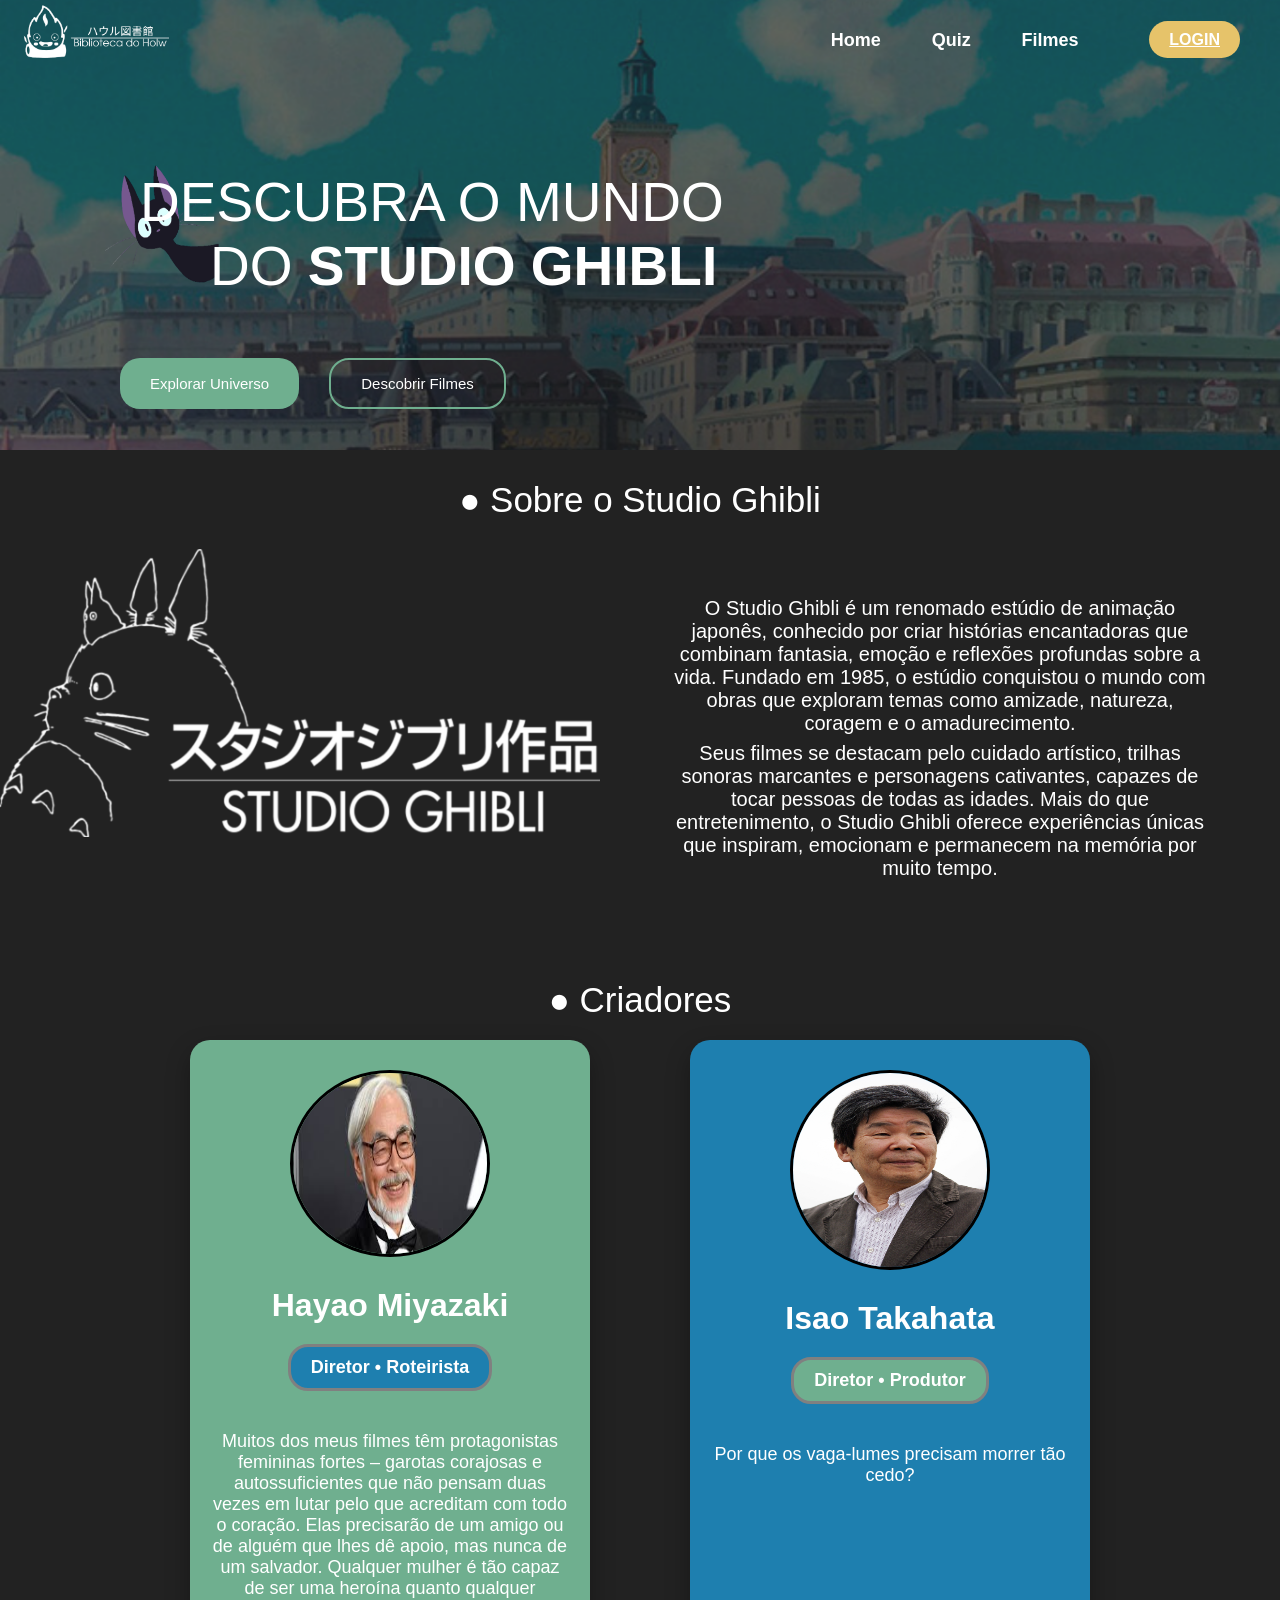
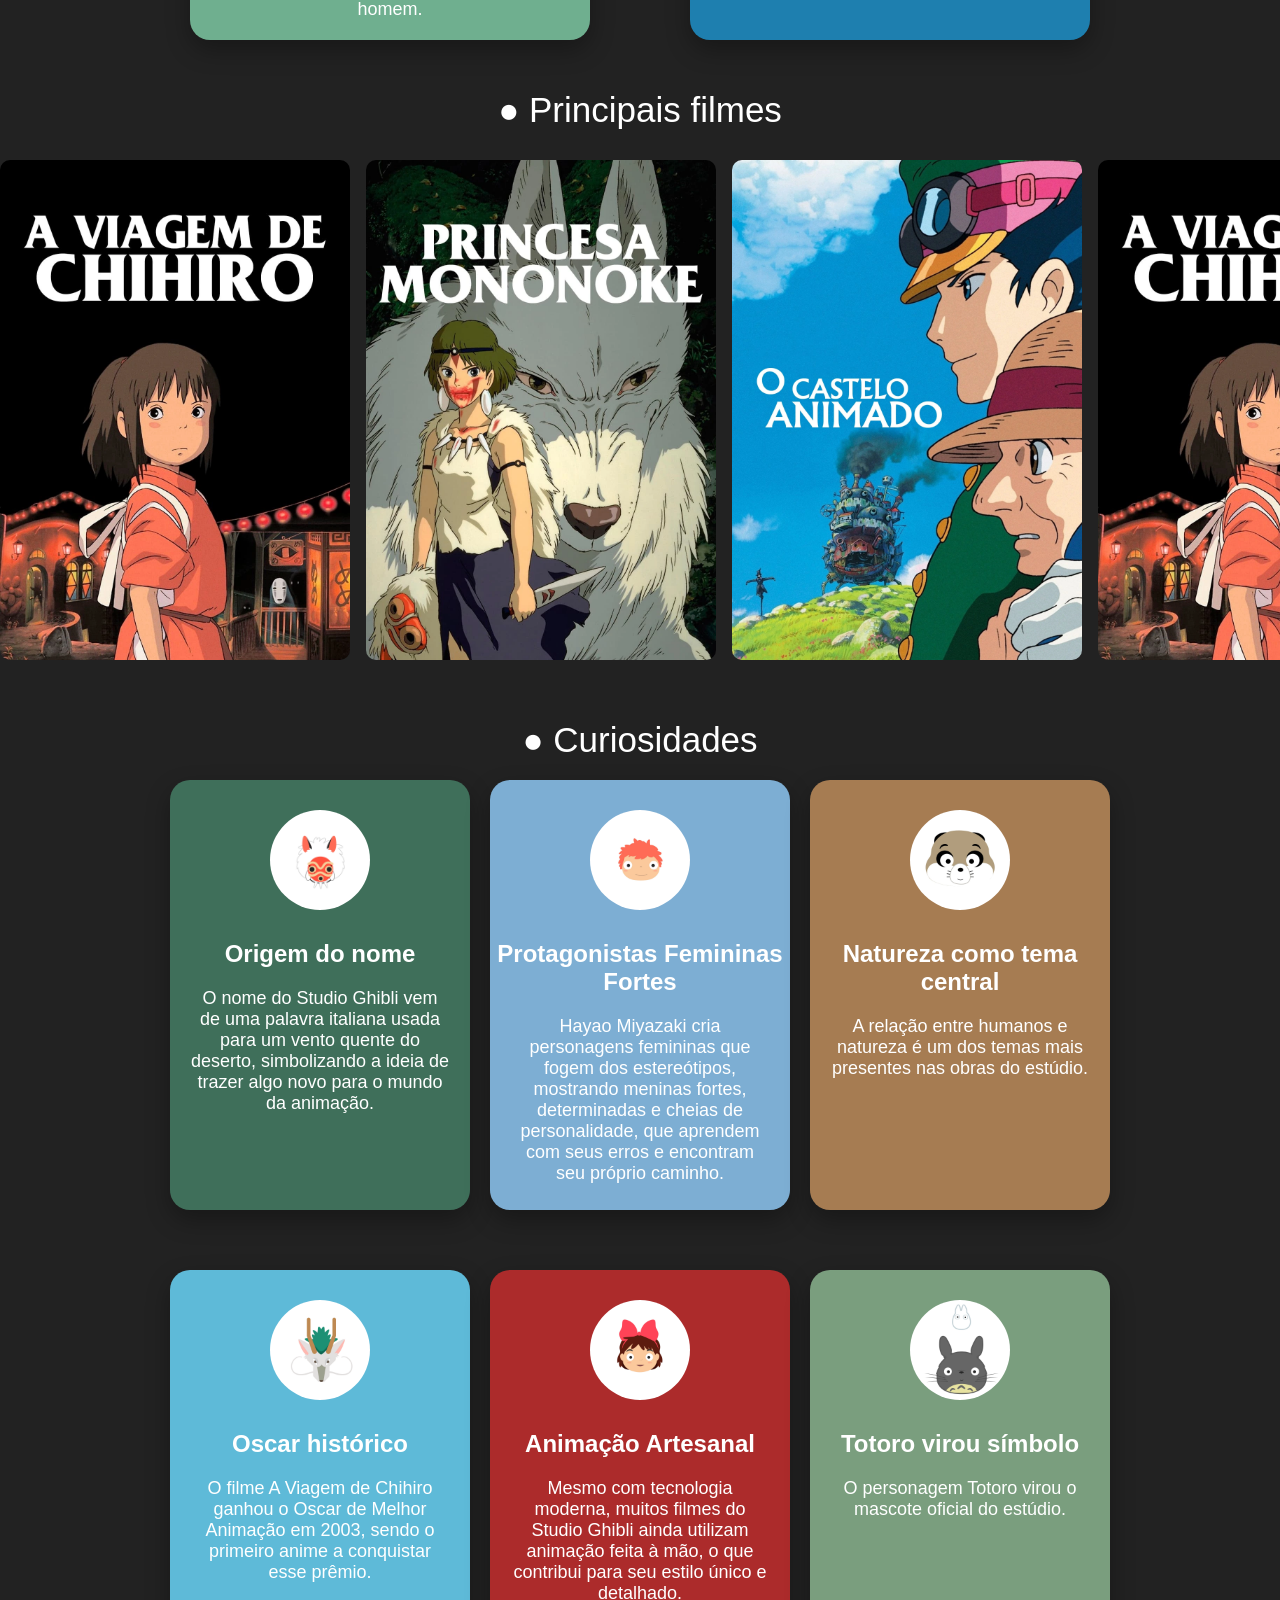
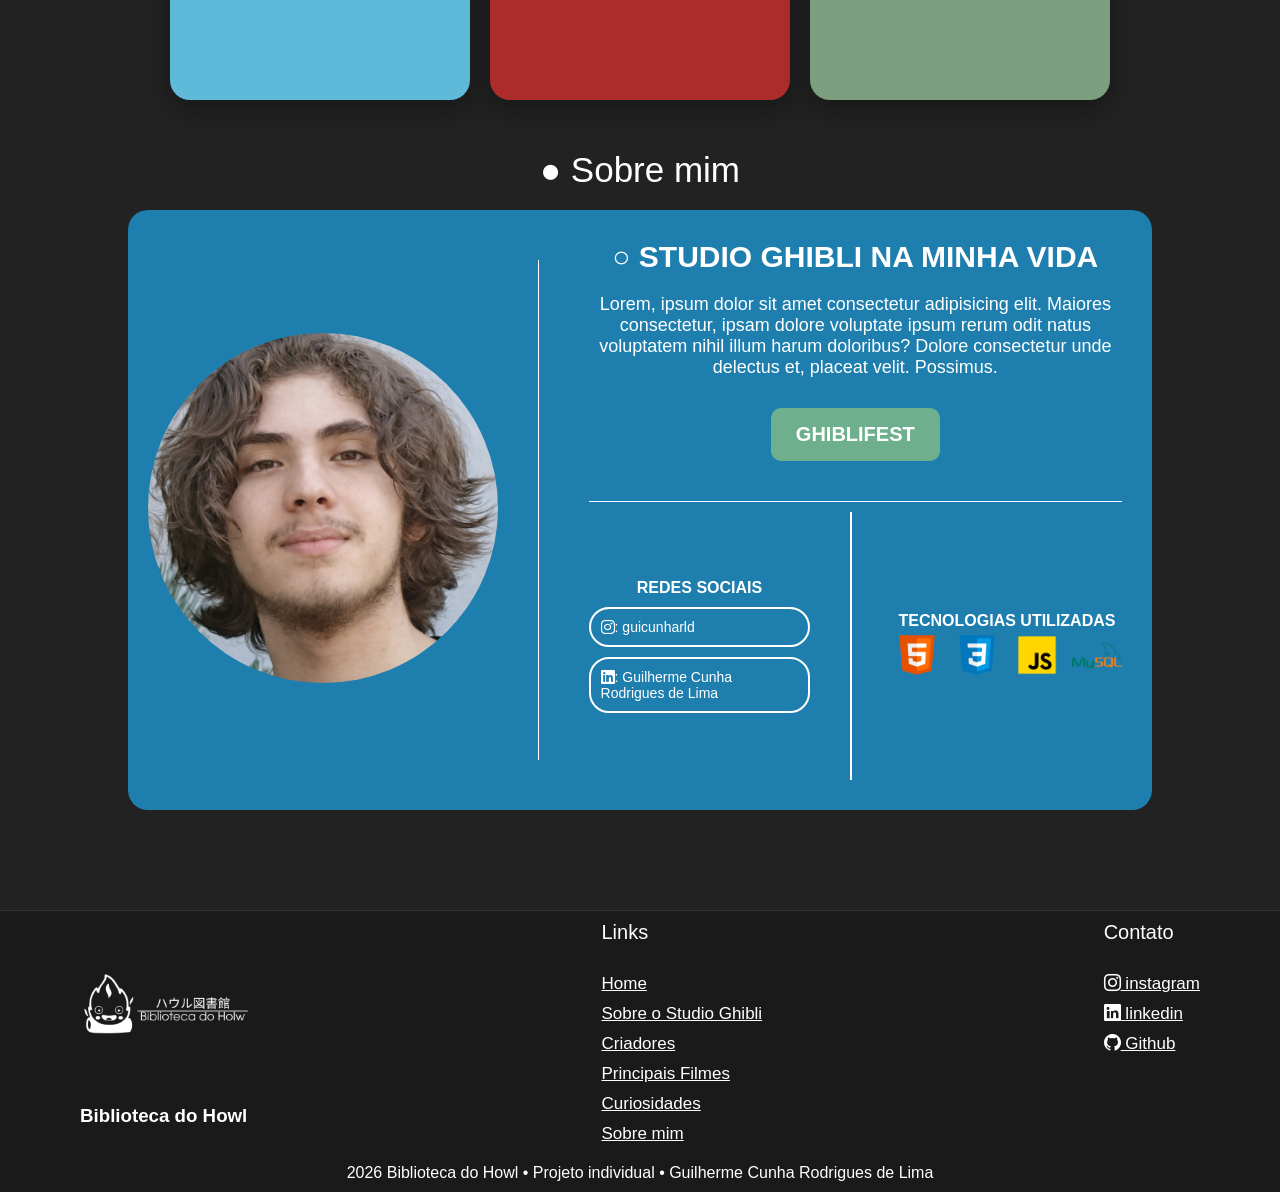
==== public/index.html @ 05cdbe5b "Adicionando a API Web-data-viz" ====
<!DOCTYPE html>
<html lang="pt-br">
    <head>
        <meta charset="UTF-8" />
        <meta name="viewport" content="width=device-width, initial-scale=1.0" />
        <link rel="stylesheet" href="./css/home.css" />
        <link rel="stylesheet" href="./css/nav.css" />
        <link
            rel="stylesheet"
            href="https://cdn.jsdelivr.net/npm/bootstrap-icons@1.13.1/font/bootstrap-icons.min.css"
        />
        <title>Biblioteca do Howl</title>
    </head>
    <body>
        <div class="div_container">
            <div class="div_carrousel">
                <div
                    class="div_card"
                    style="background-image: url(./assets/fundo.png)"
                ></div>

                <div class="div_navbar">
                    <div class="div_logo">
                        <img
                            src="./assets/LogoB.png"
                            alt="logo Biblioteca do Howl"
                            class="logoImg"
                        />
                    </div>

                    <nav class="navbar">
                        <div class="btn_links">
                            <a class="link ativo">Home</a>
                            <a class="link">Quiz</a>
                            <a class="link">Filmes</a>
                        </div>

                        <div class="btn_login">
                            <a class="link login" href="login.html">LOGIN</a>
                        </div>
                    </nav>
                </div>

                <div class="txt_p">
                    <p>DESCUBRA O MUNDO</p>
                    <img src="./assets/JIJI.png" alt="" class="img_jiji" />
                    <p class="txt_p2">DO <b>STUDIO GHIBLI</b></p>
                </div>

                <div class="div_btns">
                    <button class="btn_explorar">Explorar Universo</button>
                    <button class="btn_filmes"><p>Descobrir Filmes</p></button>
                </div>
            </div>

            <div class="main">
                <div class="titulo">
                    <span>● Sobre o Studio Ghibli</span>
                </div>

                <div class="div_sobreStudio">
                    <div>
                        <img
                            src="./assets/ghibli.png"
                            alt=""
                            class="img_sobreStudio"
                        />
                    </div>

                    <div class="div_textoSobreStudio">
                        <p class="p_sobreStudio">
                            O Studio Ghibli é um renomado estúdio de animação
                            japonês, conhecido por criar histórias encantadoras
                            que combinam fantasia, emoção e reflexões profundas
                            sobre a vida. Fundado em 1985, o estúdio conquistou
                            o mundo com obras que exploram temas como amizade,
                            natureza, coragem e o amadurecimento.
                        </p>
                        <p class="p_sobreStudio">
                            Seus filmes se destacam pelo cuidado artístico,
                            trilhas sonoras marcantes e personagens cativantes,
                            capazes de tocar pessoas de todas as idades. Mais do
                            que entretenimento, o Studio Ghibli oferece
                            experiências únicas que inspiram, emocionam e
                            permanecem na memória por muito tempo.
                        </p>
                    </div>
                </div>

                <div class="titulo">
                    <span>● Criadores</span>
                </div>

                <div class="div_containerCriadores">
                    <div class="div_criadores">
                        <div class="div_cardCriadores miyazaki">
                            <img src="./assets/miyazaki.jpg" alt="" />
                            <h1>Hayao Miyazaki</h1>
                            <span>Diretor • Roteirista</span>
                            <p>
                                Muitos dos meus filmes têm protagonistas
                                femininas fortes – garotas corajosas e
                                autossuficientes que não pensam duas vezes em
                                lutar pelo que acreditam com todo o coração.
                                Elas precisarão de um amigo ou de alguém que
                                lhes dê apoio, mas nunca de um salvador.
                                Qualquer mulher é tão capaz de ser uma heroína
                                quanto qualquer homem.
                            </p>
                        </div>

                        <div class="div_cardCriadores Takahata">
                            <img src="./assets/takahata.jpg" alt="" />
                            <h1>Isao Takahata</h1>
                            <span>Diretor • Produtor</span>
                            <p>
                                ⁠Por que os vaga-lumes precisam morrer tão cedo?
                            </p>
                        </div>
                    </div>
                </div>

                <div class="titulo">
                    <span>● Principais filmes</span>
                </div>

                <div class="div_carrouselImg">
                    <div class="div_cardsFilmes">
                        <div
                            class="div_cardFilme"
                            style="
                                background-image: url(./assets/Viagem_de_Chihiro_capa.webp);
                            "
                        >
                            <button>DESCUBRA MAIS SOBRE</button>
                        </div>

                        <div
                            class="div_cardFilme"
                            style="
                                background-image: url(./assets/Princesa_Mononoke.webp);
                            "
                        >
                            <button>DESCUBRA MAIS SOBRE</button>
                        </div>

                        <div
                            class="div_cardFilme"
                            style="
                                background-image: url(./assets/CasteloAnimado.webp);
                            "
                        >
                            <button>DESCUBRA MAIS SOBRE</button>
                        </div>

                        <div
                            class="div_cardFilme"
                            style="
                                background-image: url(./assets/Viagem_de_Chihiro_capa.webp);
                            "
                        >
                            <button>DESCUBRA MAIS SOBRE</button>
                        </div>

                        <div
                            class="div_cardFilme"
                            style="
                                background-image: url(./assets/Princesa_Mononoke.webp);
                            "
                        >
                            <button>DESCUBRA MAIS SOBRE</button>
                        </div>

                        <div
                            class="div_cardFilme"
                            style="
                                background-image: url(./assets/CasteloAnimado.webp);
                            "
                        >
                            <button>DESCUBRA MAIS SOBRE</button>
                        </div>
                    </div>

                    <div aria-hidden class="div_cardsFilmes">
                        <div
                            class="div_cardFilme"
                            style="
                                background-image: url(./assets/Viagem_de_Chihiro_capa.webp);
                            "
                        >
                            <button>DESCUBRA MAIS SOBRE</button>
                        </div>

                        <div
                            class="div_cardFilme"
                            style="
                                background-image: url(./assets/Princesa_Mononoke.webp);
                            "
                        >
                            <button>DESCUBRA MAIS SOBRE</button>
                        </div>

                        <div
                            class="div_cardFilme"
                            style="
                                background-image: url(./assets/CasteloAnimado.webp);
                            "
                        >
                            <button>DESCUBRA MAIS SOBRE</button>
                        </div>

                        <div
                            class="div_cardFilme"
                            style="
                                background-image: url(./assets/Viagem_de_Chihiro_capa.webp);
                            "
                        >
                            <button>DESCUBRA MAIS SOBRE</button>
                        </div>

                        <div
                            class="div_cardFilme"
                            style="
                                background-image: url(./assets/Princesa_Mononoke.webp);
                            "
                        >
                            <button>DESCUBRA MAIS SOBRE</button>
                        </div>

                        <div
                            class="div_cardFilme"
                            style="
                                background-image: url(./assets/CasteloAnimado.webp);
                            "
                        >
                            <button>DESCUBRA MAIS SOBRE</button>
                        </div>
                    </div>
                </div>

                <div class="titulo">
                    <span>● Curiosidades</span>
                </div>

                <div class="div_containerCuriosidade">
                    <div class="div_Curiosidade">
                        <div class="div_cardCuriosidade mononokeIcon">
                            <img src="./assets/mononokeIcon.jpg" alt="" />
                            <h2>Origem do nome</h2>

                            <p>
                                O nome do Studio Ghibli vem de uma palavra
                                italiana usada para um vento quente do deserto,
                                simbolizando a ideia de trazer algo novo para o
                                mundo da animação.
                            </p>
                        </div>

                        <div class="div_cardCuriosidade PonyoIcon">
                            <img src="./assets/PonyoIcon.webp" alt="" />
                            <h2>Protagonistas Femininas Fortes</h2>

                            <p>
                                Hayao Miyazaki cria personagens femininas que
                                fogem dos estereótipos, mostrando meninas
                                fortes, determinadas e cheias de personalidade,
                                que aprendem com seus erros e encontram seu
                                próprio caminho.
                            </p>
                        </div>

                        <div class="div_cardCuriosidade pomPoko">
                            <img src="./assets/pomPoko.webp" alt="" />
                            <h2>Natureza como tema central</h2>

                            <p>
                                A relação entre humanos e natureza é um dos
                                temas mais presentes nas obras do estúdio.
                            </p>
                        </div>

                        <div class="div_cardCuriosidade HakuIcon">
                            <img src="./assets/HakuIcon.webp" alt="" />
                            <h2>Oscar histórico</h2>

                            <p>
                                O filme A Viagem de Chihiro ganhou o Oscar de
                                Melhor Animação em 2003, sendo o primeiro anime
                                a conquistar esse prêmio.
                            </p>
                        </div>

                        <div class="div_cardCuriosidade KikiIcon">
                            <img src="./assets/KikiIcon.webp" alt="" />
                            <h2>Animação Artesanal</h2>
                            <p>
                                Mesmo com tecnologia moderna, muitos filmes do
                                Studio Ghibli ainda utilizam animação feita à
                                mão, o que contribui para seu estilo único e
                                detalhado.
                            </p>
                        </div>

                        <div class="div_cardCuriosidade totoroIcon">
                            <img src="./assets/totoro.webp" alt="" />
                            <h2>Totoro virou símbolo</h2>

                            <p>
                                O personagem Totoro virou o mascote oficial do
                                estúdio.
                            </p>
                        </div>
                    </div>
                </div>

                <div class="titulo">
                    <span>● Sobre mim</span>
                </div>

                <div class="div_contSobreMim">
                    <div class="div_sobreMim">
                        <div class="div_imgSobreMim">
                            <img src="./assets/fotoSobre.jpeg" alt="" />
                        </div>

                        <div class="linha"></div>

                        <div class="div_conteudoSobreMim">
                            <h2 class="span_sobreMim">
                                ○ STUDIO GHIBLI NA MINHA VIDA
                            </h2>
                            <p class="p_sobreMim">
                                Lorem, ipsum dolor sit amet consectetur
                                adipisicing elit. Maiores consectetur, ipsam
                                dolore voluptate ipsum rerum odit natus
                                voluptatem nihil illum harum doloribus? Dolore
                                consectetur unde delectus et, placeat velit.
                                Possimus.
                            </p>

                            <button class="btn_ghibliFest">GHIBLIFEST</button>

                            <div class="linhaH"></div>

                            <div class="div_conteudoBaixoSobre">
                                <div class="div_redeSocial">
                                    <h4>REDES SOCIAIS</h4>
                                    <div class="div_caixaRedeSocial">
                                        <i class="bi bi-instagram"></i>:
                                        guicunharld
                                    </div>
                                    <div class="div_caixaRedeSocial">
                                        <i class="bi bi-linkedin"></i>:
                                        Guilherme Cunha Rodrigues de Lima
                                    </div>
                                </div>

                                <div class="linhaP"></div>

                                <div class="div_tecnologias">
                                    <h4>TECNOLOGIAS UTILIZADAS</h4>

                                    <div class="div_tecnologiasImg">
                                        <img
                                            src="./assets/html.png"
                                            alt=""
                                            class="img_tecnologias"
                                        />
                                        <img
                                            src="./assets/Css.png"
                                            alt=""
                                            class="img_tecnologias"
                                        />
                                        <img
                                            src="./assets/Js.png"
                                            alt=""
                                            class="img_tecnologias"
                                        />
                                        <img
                                            src="./assets/Mysql.png"
                                            alt=""
                                            class="img_tecnologias"
                                        />
                                    </div>
                                </div>
                            </div>
                        </div>
                    </div>
                </div>

                <div class="div_containerFooter">
                    <div class="div_footer">
                        <div class="div_conteudoCimaFooter">
                            <div class="div_logoFooter">
                                <img src="./assets/LogoB.png" alt="" />
                                <h3>Biblioteca do Howl</h3>
                            </div>

                            <div class="div_linksFooter">
                                <p>Links</p>
                                <a href="">Home</a>
                                <a href="">Sobre o Studio Ghibli</a>
                                <a href="">Criadores</a>
                                <a href="">Principais Filmes</a>
                                <a href="">Curiosidades</a>
                                <a href="">Sobre mim</a>
                            </div>

                            <div class="div_contatoFooter">
                                <p>Contato</p>
                                <a href="">
                                    <i class="bi bi-instagram"></i> instagram</a
                                >
                                <a href=""
                                    ><i class="bi bi-linkedin"> </i> linkedin</a
                                >
                                <a href="">
                                    <i class="bi bi-github"></i> Github</a
                                >
                            </div>
                        </div>
                       
                        <div class="div_conteudoBaixoFooter">
                            <p>2026 Biblioteca do Howl • Projeto individual • Guilherme Cunha Rodrigues de Lima</p>
                        </div>
                    </div>
                </div>
            </div>
        </div>
    </body>
</html>
---- public/css/home.css ----
/* ----------- RESETS BASICOS -----------  */
* {
    margin: 0;
    padding: 0;
    box-sizing: border-box;
    font-family: "ITC Avant Garde Gothic", sans-serif;
}

body {
    background-color: #222222;
}

.div_contaniner {
    display: flex;
    width: 100%;
    height: 100%;
}

/*----------- Parte Inicial do site -----------   */

.div_carrousel {
    height: 450px;
}

.div_card {
    background-repeat: no-repeat;
    background-size: cover;
    width: 100%;
    height: 450px;
    position: absolute;
    z-index: -99;
    opacity: 60%;
}

.txt_p {
    margin-left: 140px;
    margin-top: 90px;
    font-weight: 400;
    font-size: 55px;
    color: white;
}

.img_jiji {
    position: absolute;
    z-index: -98;
    width: 180px;
    height: 120px;
    top: 165px;
    left: 83px;
}

.txt_p2 {
    margin-left: 70px;
}

.btn_explorar {
    background-color: #6faf8f;
    color: white;
    padding: 15px 30px;
    font-size: 15px;
    border: none;
    border-radius: 20px;
    cursor: pointer;
    transition: 0.2s;
}

.btn_explorar:hover {
    background-color: #5c8972;
}

.btn_filmes {
    background-color: transparent;
    border-radius: 20px;
    border: #6faf8f 2px solid;
    color: white;
    padding: 15px 30px;
    font-size: 15px;
    cursor: pointer;
    transition: 0.2s;
}

.btn_filmes:hover {
    background-color: #6eb08e;
    opacity: 50%;
}

.div_btns {
    display: flex;
    justify-content: start;
    margin-top: 60px;
    margin-left: 120px;
    gap: 30px;
}

/* ----------- SOBRE O STUDIO ----------- */

.titulo {
    font-size: 35px;
    margin-top: 30px;
    text-align: center;
    color: white;
    justify-content: center;
}

.div_sobreStudio {
    display: flex;
    align-items: center;
    justify-content: center;
}

.div_textoSobreStudio {
    color: white;
    text-align: center;
    font-size: 20px;
    padding: 70px;
}
.div_textoSobreStudio p {
    margin-top: 7px;
}

.img_sobreStudio {
    width: 600px;
    margin-bottom: 80px;
}

/* ----------- Aba de criadores ----------- */

.div_containerCriadores {
    display: flex;
    width: 100%;
    height: auto;
    align-items: center;
    justify-content: center;
}

.div_criadores {
    display: flex;
    align-items: center;
    justify-content: center;
    gap: 100px;
}

.div_cardCriadores {
    width: 400px;
    height: 600px;
    display: flex;
    flex-direction: column;
    align-items: center;
    justify-content: flex-start;
    text-align: center;
    margin: 20px 0px;
    color: white;
    border-radius: 20px;
    box-shadow: 0 10px 25px rgba(0, 0, 0, 0.3);
}

.div_cardCriadores span {
    margin: 20px 0px;
    font-size: 18px;
    padding: 10px 20px;
    border-radius: 20px;
    font-weight: bold;
    border: 3px gray solid;
}

.miyazaki {
    background-color: #6faf8f;
}

.miyazaki span {
    background-color: #1e7faf;
}

.Takahata span {
    background-color: #6faf8f;
}

.Takahata {
    background-color: #1e7faf;
}

.div_cardCriadores img {
    margin: 30px 0px;
    width: 200px;
    height: 200px;
    border-radius: 100%;
    border: 3px black solid;
}

.div_cardCriadores p {
    padding: 20px;
    font-size: 18px;
}

/*----------- CARROUSEL DE IMAGENS ----------- */

.div_carrouselImg {
    margin-top: 100px auto;
    width: 100%;
    display: flex;
    overflow-x: auto;
}

/* Webkit e usado pra desativar aquela barra de rolagem 
ele basicamente pede pro navegador desativar essa barra*/
.div_carrouselImg::-webkit-scrollbar {
    display: none;
}
.div_cardsFilmes {
    flex: 0 0 5em;
    margin: 30px auto;
    display: flex;
    align-items: center;
    justify-content: center;

    gap: 1em;
    animation: girarCarrousel 10s linear infinite;
}

.div_cardFilme {
    display: flex;
    align-items: center;
    justify-content: center;
    background-repeat: no-repeat;
    border-radius: 10px;
    width: 350px;
    height: 500px;
    background-size: cover;
    transition: transform 0.3s ease, opacity 0.3s ease; /* o tranform como diz ele transforma o elemento o 
    ease e pra deixar com uma animação 'Suave', o opacity e a mesma coisa so que pra opacidade */
}
.div_cardFilme:hover {
    transform: scale(1.1);
    opacity: 0.85;
    z-index: 2; /*Sobe um no Z-index pra não atrapalhar ou empurrar os outros cards*/
}
.div_cardFilme:hover button {
    display: block;
    opacity: 1;
}

.div_cardFilme button {
    padding: 15px 60px;
    border: #222222 1px solid;
    background-color: #5c8972;
    color: white;
    font-weight: bold;
    font-size: 15px;
    border-radius: 20px;
    display: none;
}
@keyframes girarCarrousel {
    from {
        transform: translateX(0);
    } /*O from significa de onde a animação vai começar como ta 0 ele vai iniciar de onde ta*/

    to {
        transform: translateX(-50%);
    } /*aqui fala que ele vai andar 50% pra esquerda e como a animação em 
  looping ele vai andar 50% e depois 50% e sair da tela*/
}
.div_carrouselImg:hover .div_cardsFilmes {
    animation-play-state: paused;
}

/* ----------- Curiosidade ----------- */

.div_containerCuriosidade {
    display: flex;
    width: 100%;
    height: auto;
    align-items: center;
    justify-content: center;
}

.div_Curiosidade {
    display: grid;
    grid-template-columns: repeat(3, 1fr);
    align-items: center;
    justify-content: center;
    gap: 20px;
}

.div_cardCuriosidade {
    width: 300px;
    height: 430px;
    display: flex;
    flex-direction: column;
    align-items: center;
    justify-content: flex-start;
    text-align: center;
    margin: 20px 0px;
    color: white;
    border-radius: 20px;
    box-shadow: 0 10px 25px rgba(0, 0, 0, 0.3);
}

.div_cardCuriosidade span {
    margin: 20px 0px;
    font-size: 18px;
    padding: 10px 20px;
    border-radius: 20px;
    font-weight: bold;
    border: 3px gray solid;
}

.div_cardCuriosidade img {
    margin: 30px 0px;
    width: 100px;
    height: 100px;
    border-radius: 100%;
}

.div_cardCuriosidade p {
    padding: 20px;
    font-size: 18px;
}

.mononokeIcon {
    background-color: #3f6f5a;
}

.PonyoIcon {
    background-color: #7daed3;
}

.pomPoko {
    background-color: #a67c52;
}

.HakuIcon {
    background-color: #5ebad8;
}

.KikiIcon {
    background-color: #ac2b2b;
}

.totoroIcon {
    background-color: #7a9e7e;
}

/* ----------- SOBRE MIM ----------- */

.div_contSobreMim {
    display: flex;
    width: 100%;
    min-height: 600px;
    margin-top: 20px;
    margin-bottom: 100px;
    justify-content: center;
}

.div_sobreMim {
    width: 80%;
    background-color: #1e7faf;
    border-radius: 20px;
    color: white;
    display: flex;
    justify-content: space-around;
    align-items: center;
    gap: 20px;
}

.div_imgSobreMim img {
    border-radius: 100%;
    margin: 20px;
    width: 350px;
    height: 350px;
}

.div_conteudoSobreMim {
    display: flex;
    align-items: center;
    text-align: center;
    flex-direction: column;
    height: 100%;
    padding: 30px;
}

.span_sobreMim {
    margin-bottom: 20px;
    font-size: 30px;
    font-weight: bold;
}

.p_sobreMim {
    font-size: 18px;
}

.btn_ghibliFest {
    margin: 30px 0px;
    background-color: #6eb08e;
    font-size: 20px;
    padding: 15px 25px;
    border-radius: 10px;
    font-weight: bold;
    color: white;
    border: none;
    transition: transform 0.3s ease, opacity 0.3s ease;
    cursor: pointer;
}

.btn_ghibliFest:hover {
    transform: scale(1.05);
    opacity: 0.85;
}

.div_conteudoBaixoSobre {
    display: flex;
    width: 100%;
    height: 100%;
    align-items: center;
    justify-content: space-evenly;
    gap: 40px;
}

.div_tecnologiasImg {
    display: flex;
    gap: 10px;
    justify-content: center;
}

.img_tecnologias {
    width: 50px;
    height: 50px;
}

.div_redeSocial {
    display: flex;
    flex-direction: column;
    gap: 10px;
}

.div_caixaRedeSocial {
    font-size: 14px;
    text-align: start;
    border: white 2px solid;
    padding: 10px;
    border-radius: 20px;
    cursor: pointer;
}

.linha {
    width: 2px;
    height: 500px;
    background-color: white;
}

.linhaP {
    width: 2px;
    height: auto;
    align-self: stretch;
    background-color: white;
}

.linhaH {
    width: 100%;
    max-width: 1000px;
    height: 1px;
    margin: 10px;
    background-color: white;
}

/* ----------- FOOTER ----------- */

.div_containerFooter {
    width: 100%;
    min-height: 250px;
    padding: 10px 80px;
    background-color: #1a1a1a;
    border-top: 1px solid rgba(255, 255, 255, 0.1);
}

.div_footer {
    width: 100%;
    height: 100%;
    display: flex;
    flex-direction: column;
}

.div_conteudoCimaFooter{
    display: flex;
    justify-content: space-between;
    align-items: flex-start;
    text-align: left;
    color: white;
    
}

.div_conteudoCimaFooter img{
    width: 180px;
    height: auto;
}

.div_contatoFooter{
    font-size: 17px;
    display: flex;
    flex-direction: column;
    gap: 10px;
}

.div_contatoFooter p{
    font-size: 20px;
    margin-bottom: 20px;
}

.div_contatoFooter a{
    text-decoration: underline;
    color: inherit; 
}

.div_linksFooter{
    color: white;
    font-size: 17px;
    display: flex;
    flex-direction: column;
    gap: 10px;
}

.div_linksFooter p{
    font-size: 20px;
    margin-bottom: 20px;
}

.div_linksFooter a{
    text-decoration: underline;
    color: inherit; 
}
.div_conteudoBaixoFooter{
    margin-top: 20px;
    color: white;
    text-align: center;
}
---- public/css/nav.css ----
.div_navbar{

    width: 100%;
    height: 80px;
    display: flex;
    align-items: center;
    justify-content: space-between;
    padding: 0px 20px ;
}

.logoImg{
    width: 160px;
}

.navbar{
    display: flex;
    align-items: center;
    gap: 20px;
    justify-content: space-between;
    padding: 0px 20px;
    text-align: center;
    width: 500px;
    height: 100%;

}

.login{
    background-color: #e6c36a;
    color: white;
    cursor: pointer;
    padding: 10px 20px;
    border-radius: 20px;
    font-weight: bold;
}

.btn_links{
    color: white;
    font-weight: 600;
    width: 100%;
    display: flex;
    justify-content: space-evenly;
    font-size: 18px;
}
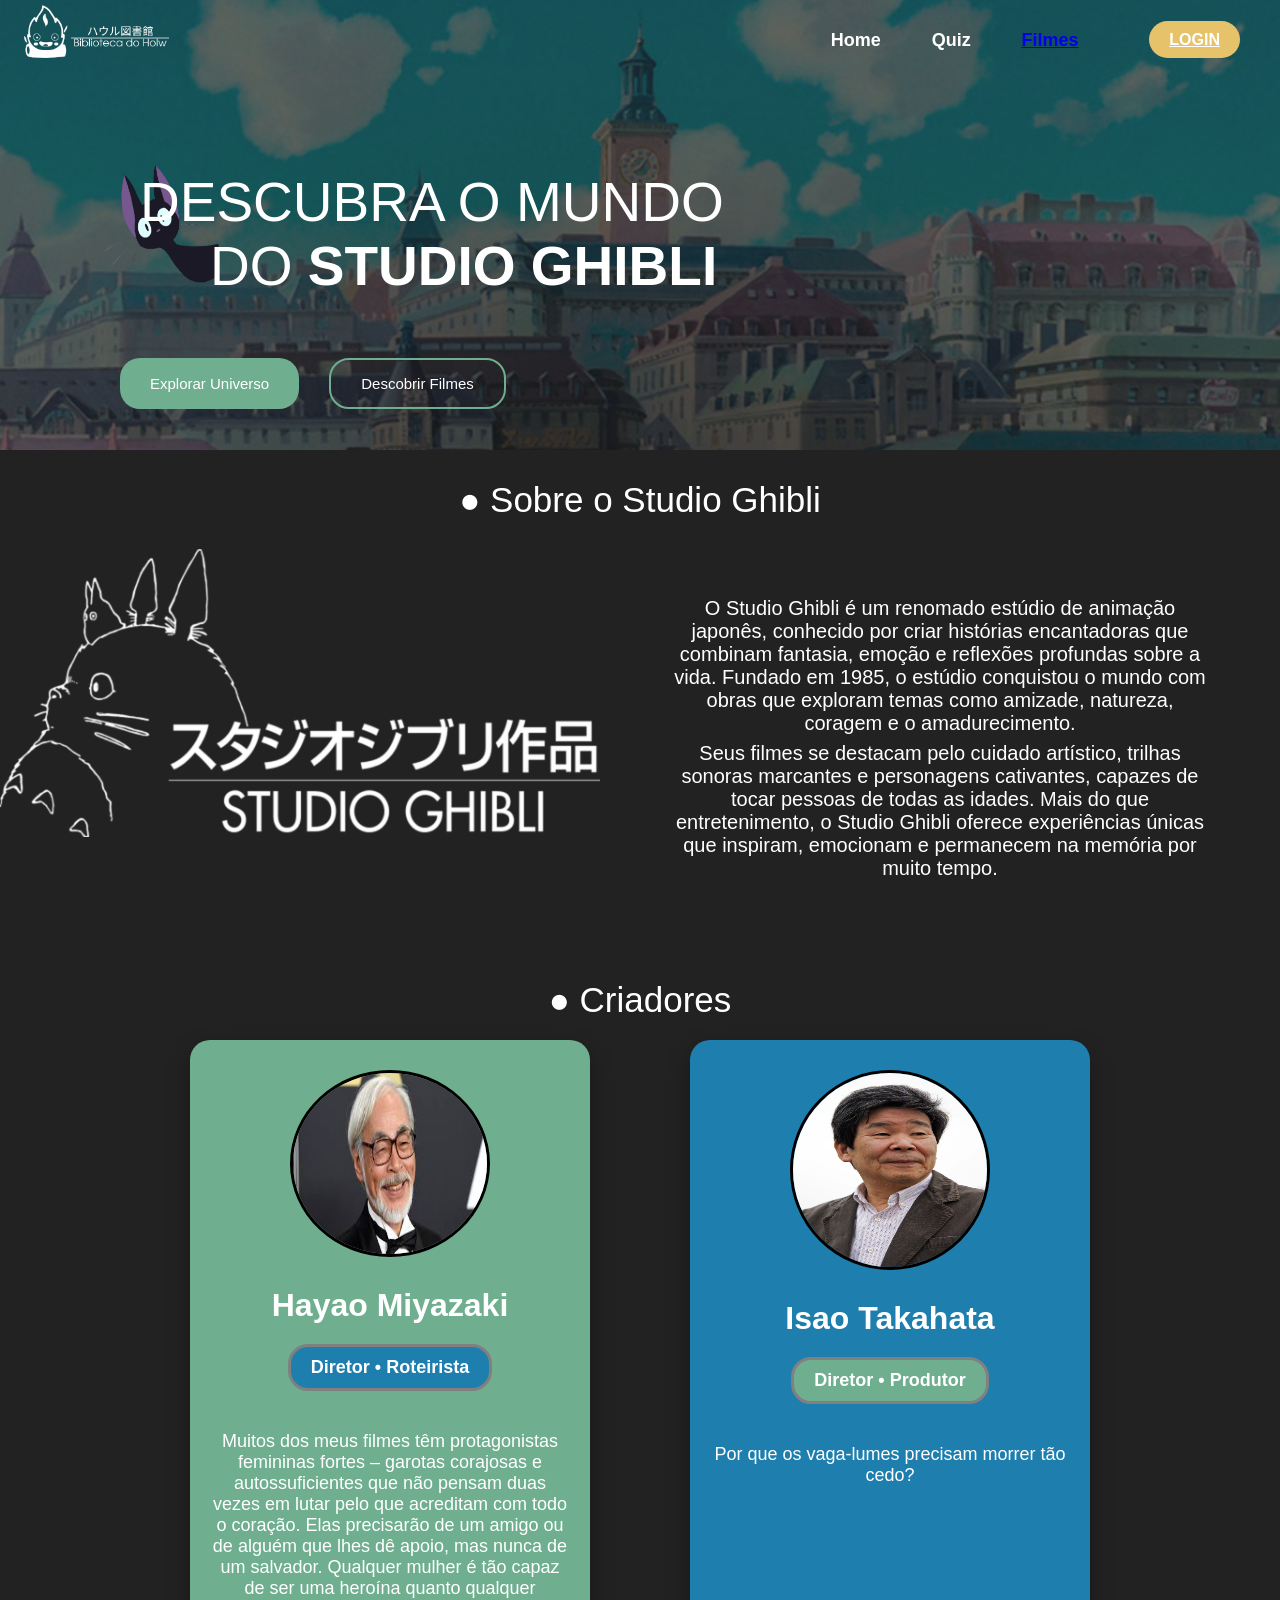
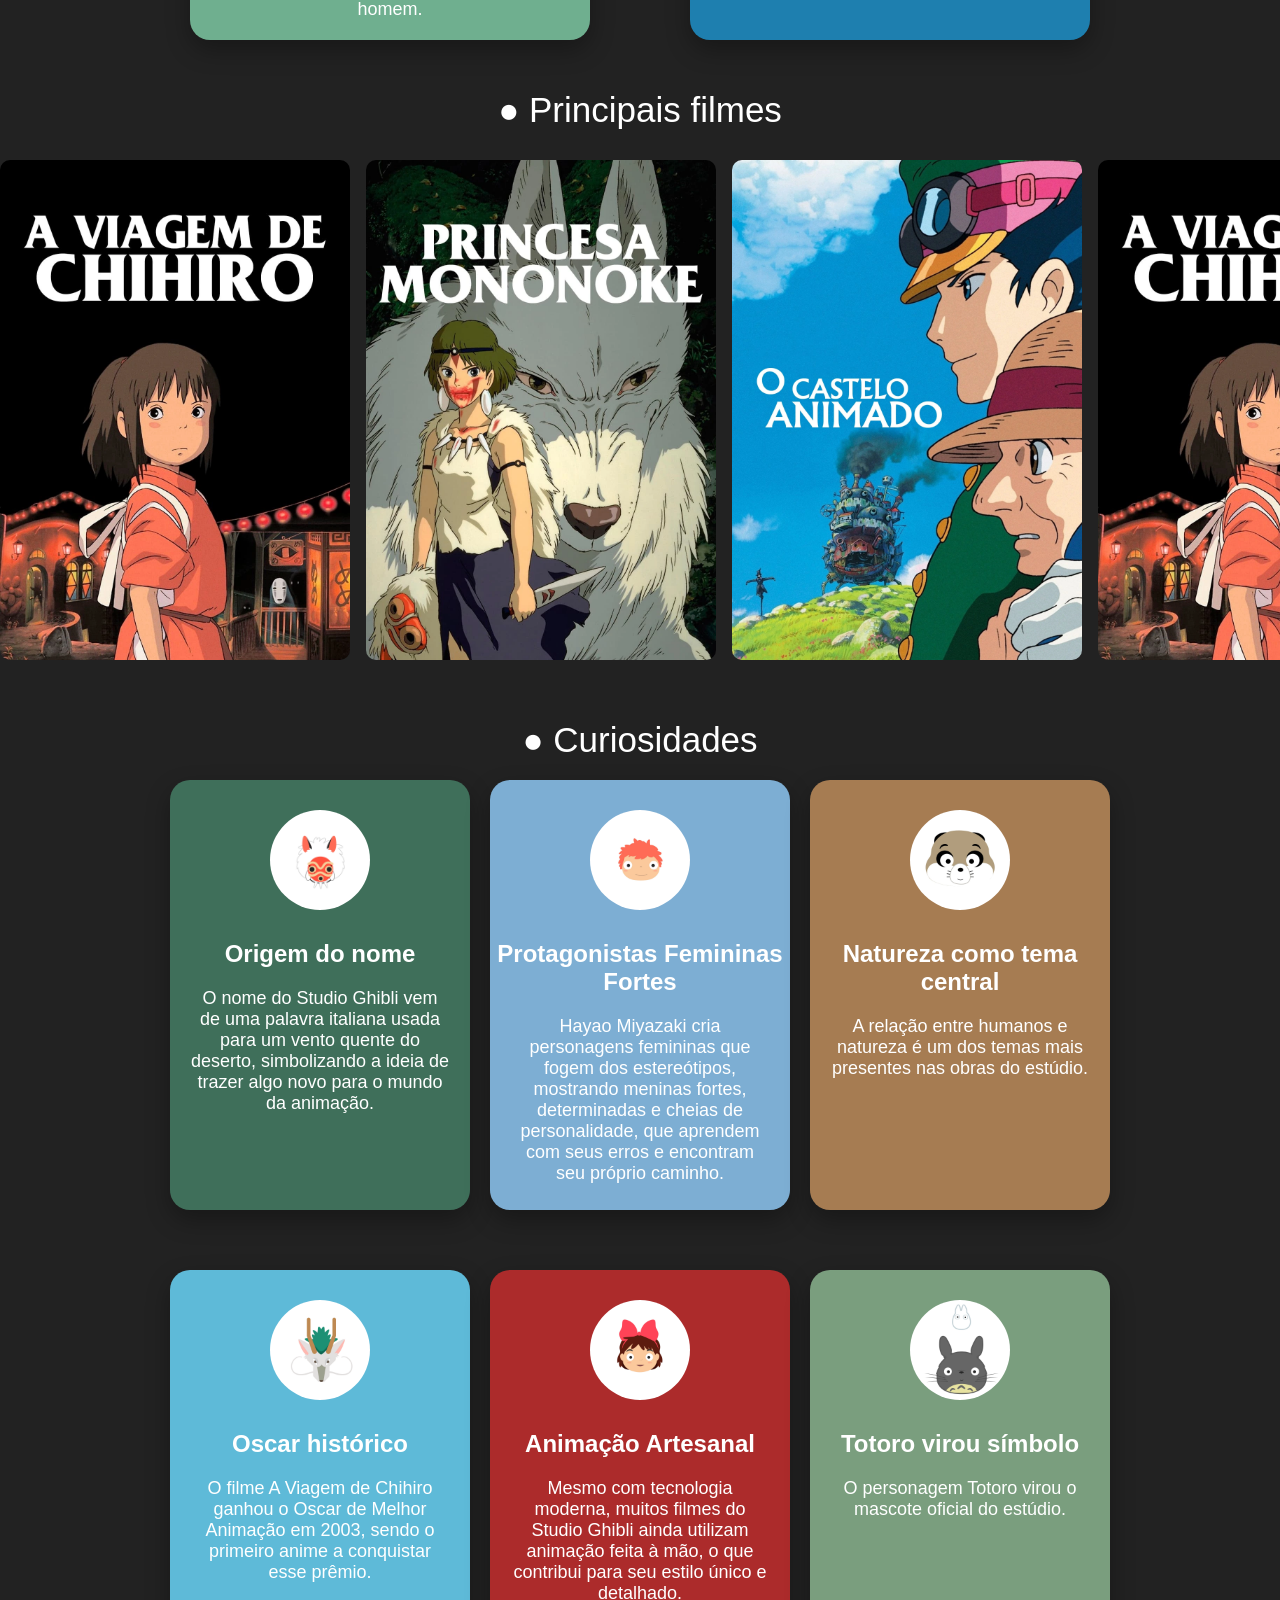
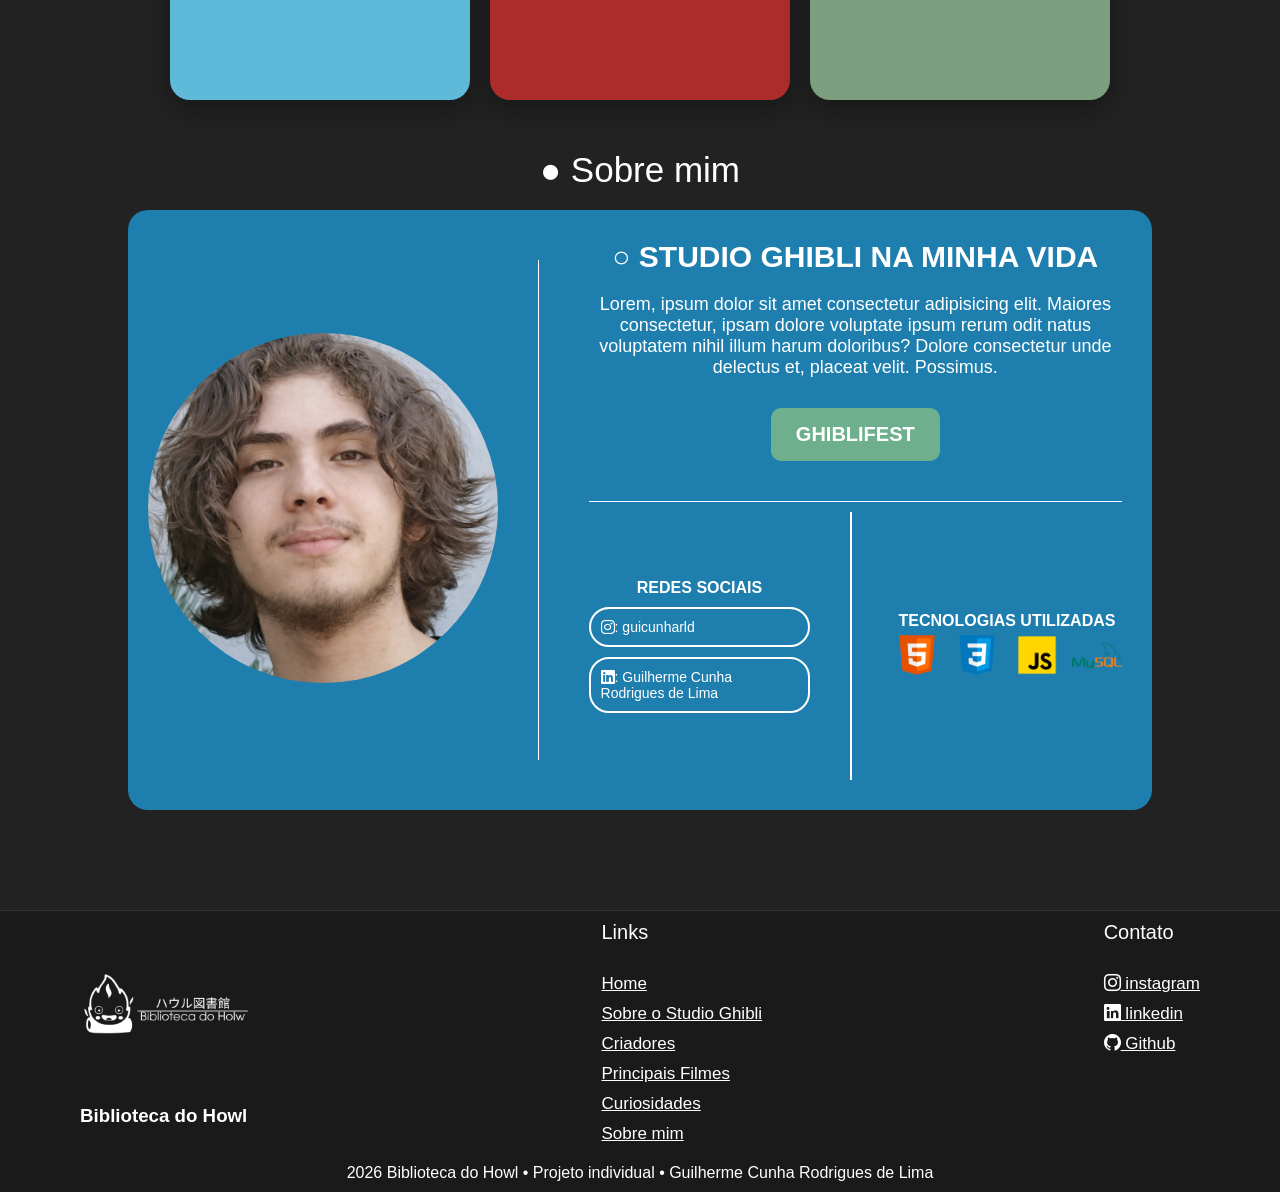
==== commit e90fdb30: "Front-End da tela defilmes feita" ====
--- a/public/index.html
+++ b/public/index.html
@@ -32,7 +32,7 @@
                         <div class="btn_links">
                             <a class="link ativo">Home</a>
                             <a class="link">Quiz</a>
-                            <a class="link">Filmes</a>
+                            <a class="link" href="./filmes.html">Filmes</a>
                         </div>
 
                         <div class="btn_login">
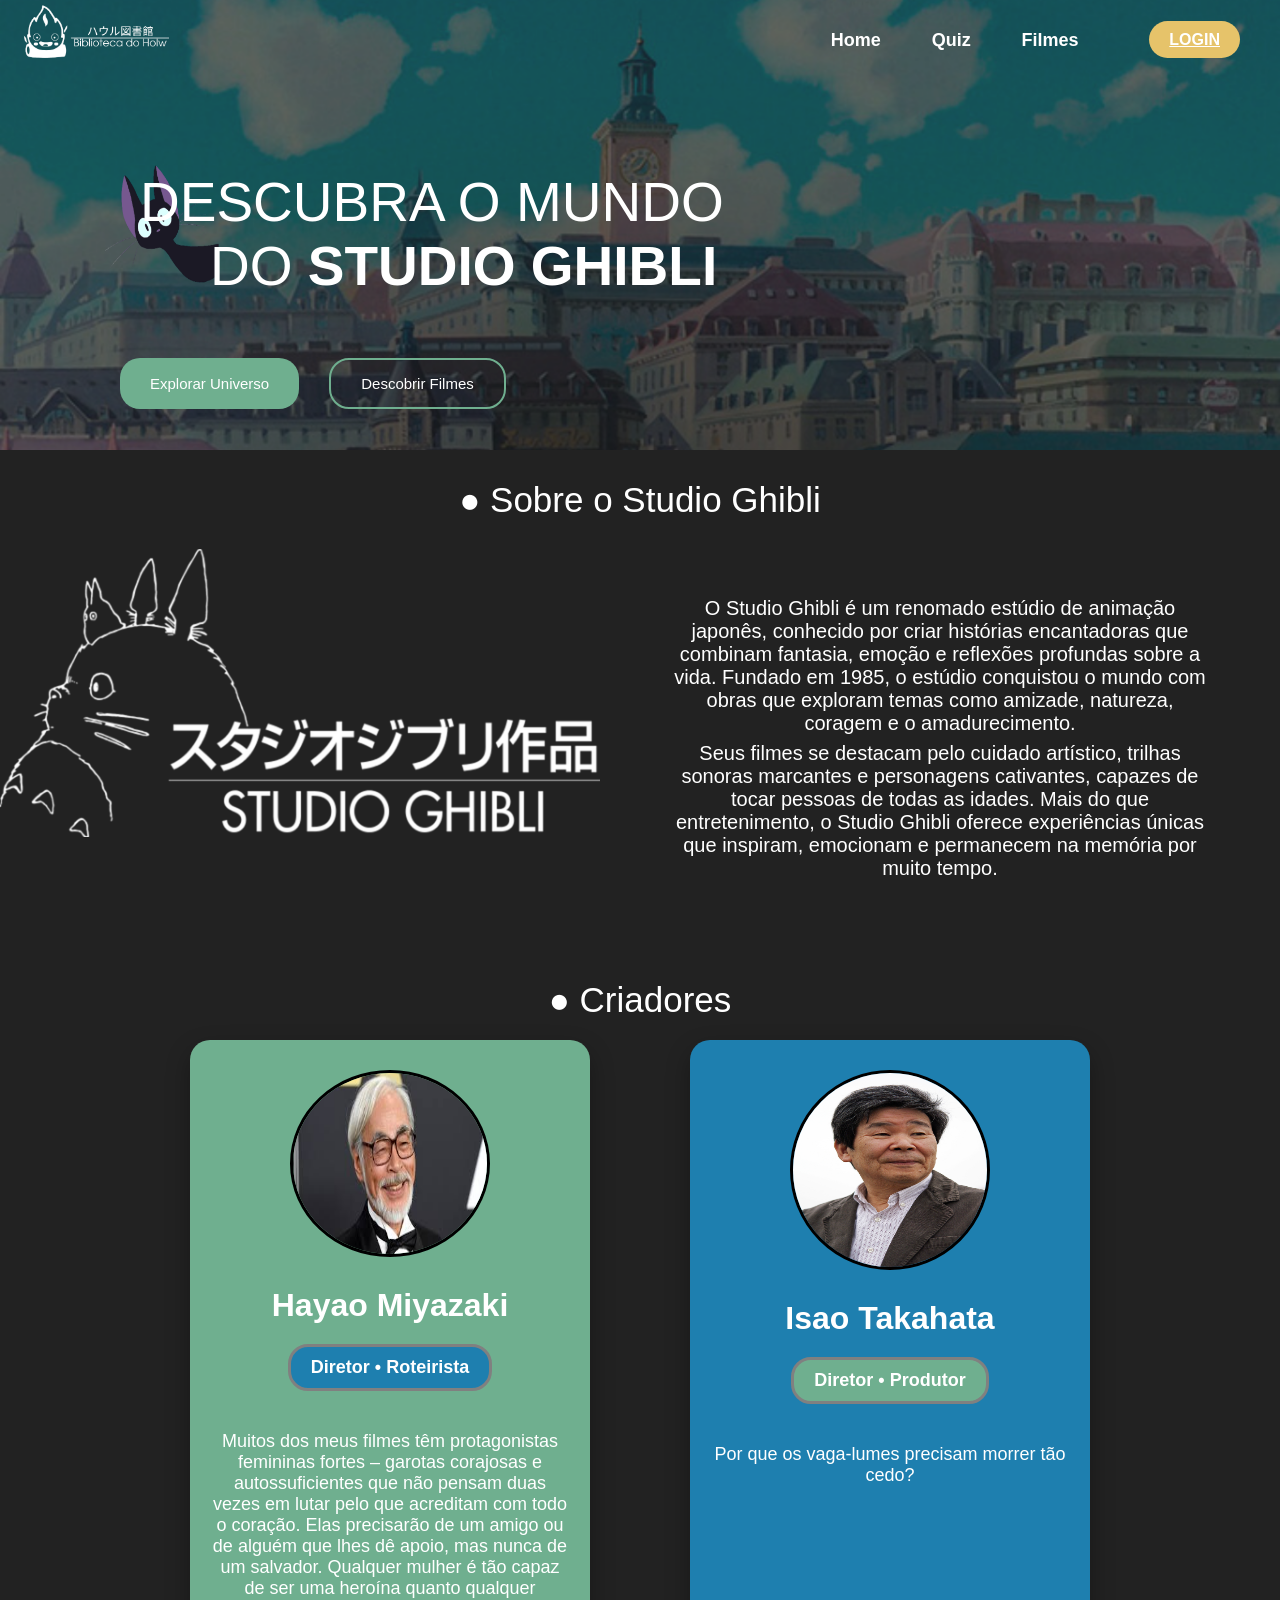
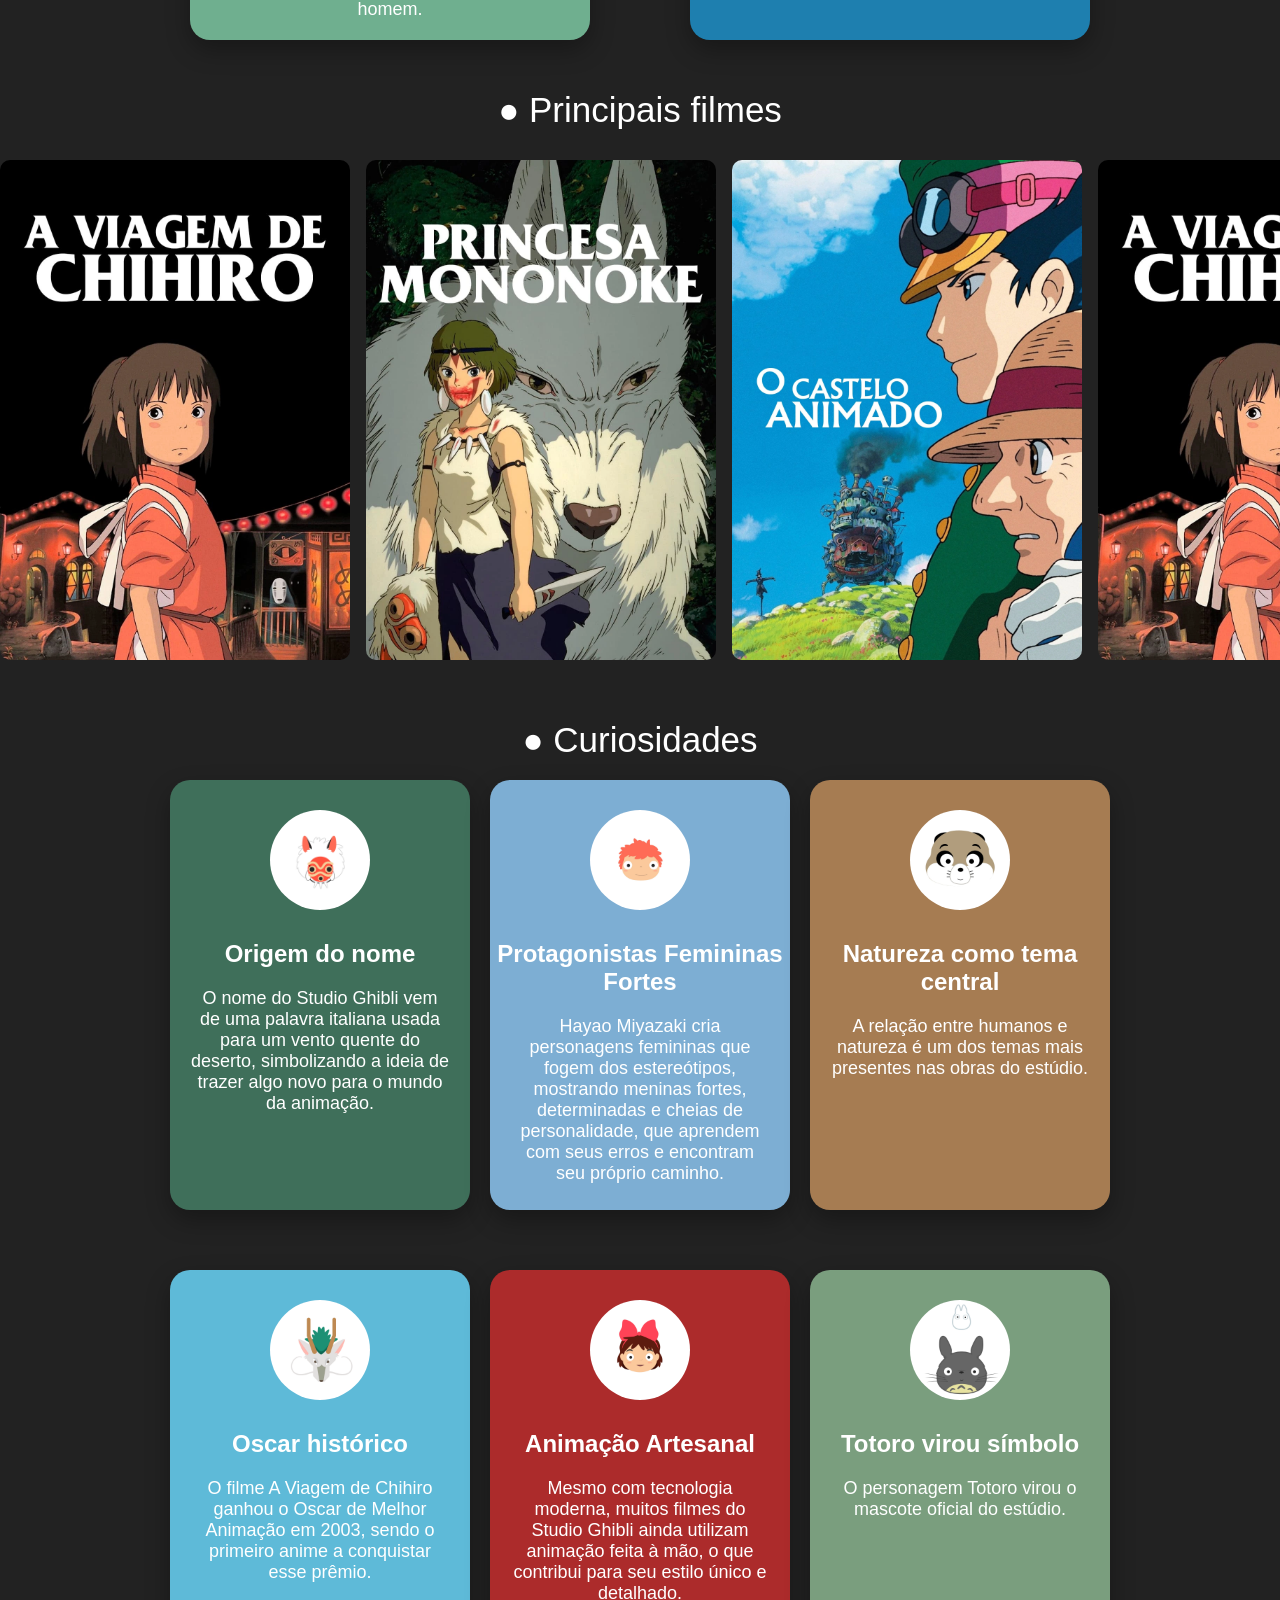
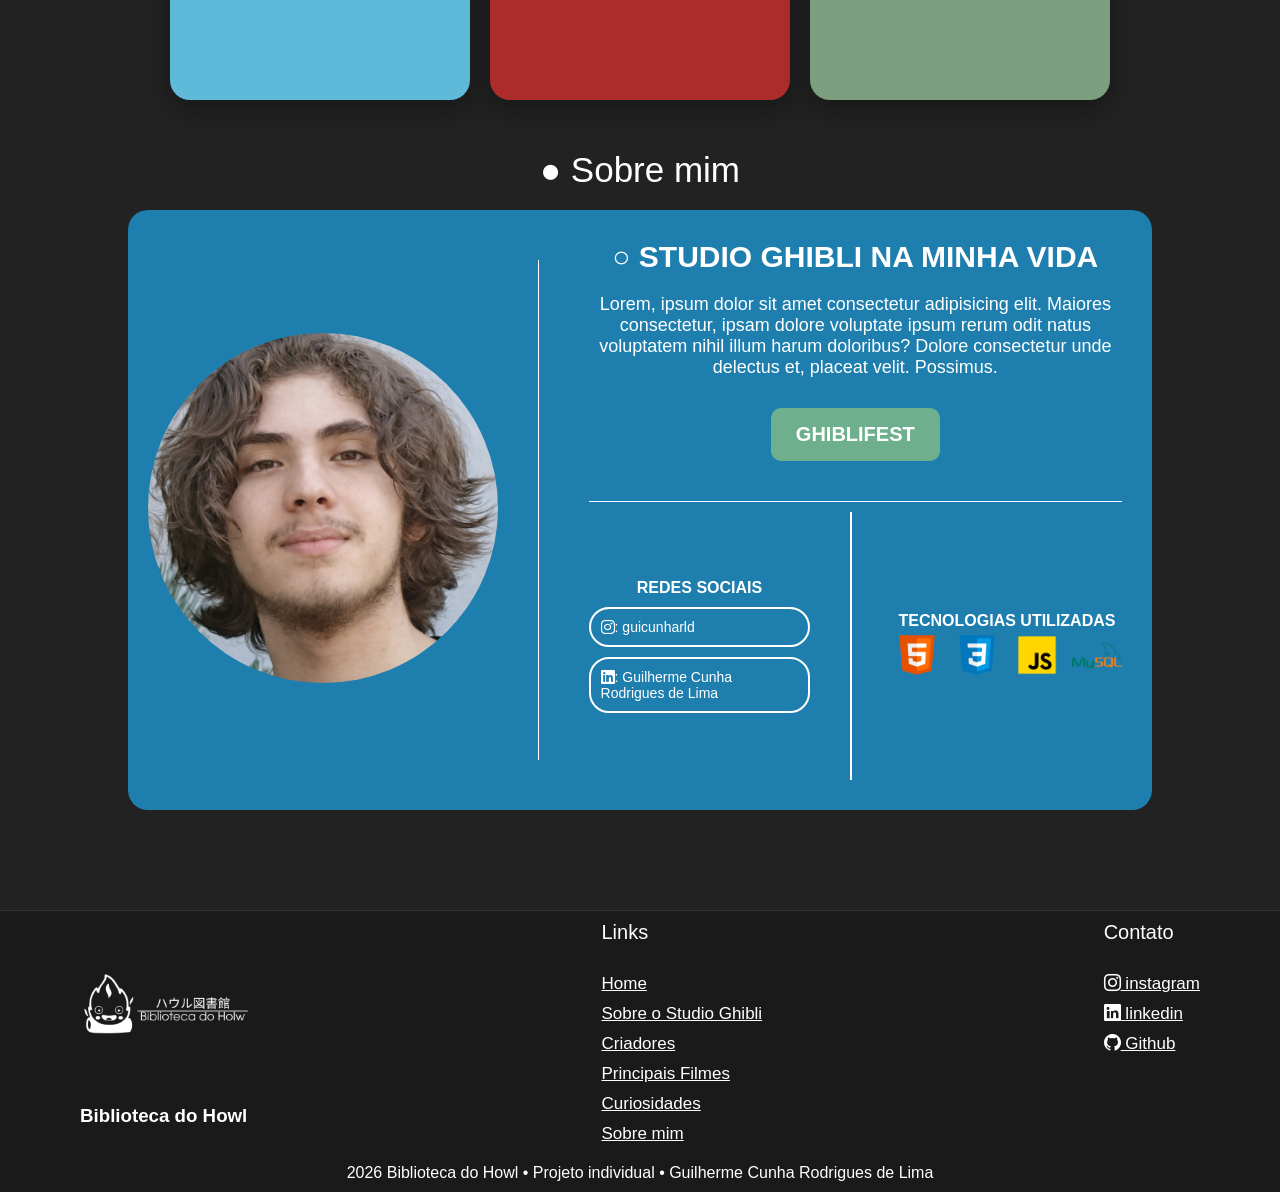
==== commit 6c81b4cf: "Adicionado a parte de quando o usuario Logar mudar a navbar, função de sair e o nome dele ja esta se" ====
--- a/public/index.html
+++ b/public/index.html
@@ -19,27 +19,7 @@
                     style="background-image: url(./assets/fundo.png)"
                 ></div>
 
-                <div class="div_navbar">
-                    <div class="div_logo">
-                        <img
-                            src="./assets/LogoB.png"
-                            alt="logo Biblioteca do Howl"
-                            class="logoImg"
-                        />
-                    </div>
-
-                    <nav class="navbar">
-                        <div class="btn_links">
-                            <a class="link ativo">Home</a>
-                            <a class="link">Quiz</a>
-                            <a class="link" href="./filmes.html">Filmes</a>
-                        </div>
-
-                        <div class="btn_login">
-                            <a class="link login" href="login.html">LOGIN</a>
-                        </div>
-                    </nav>
-                </div>
+                <div id="navbar"></div>
 
                 <div class="txt_p">
                     <p>DESCUBRA O MUNDO</p>
@@ -427,5 +407,8 @@
                 </div>
             </div>
         </div>
+
+
+ <script src="./JS/home.js"></script>       
     </body>
 </html>
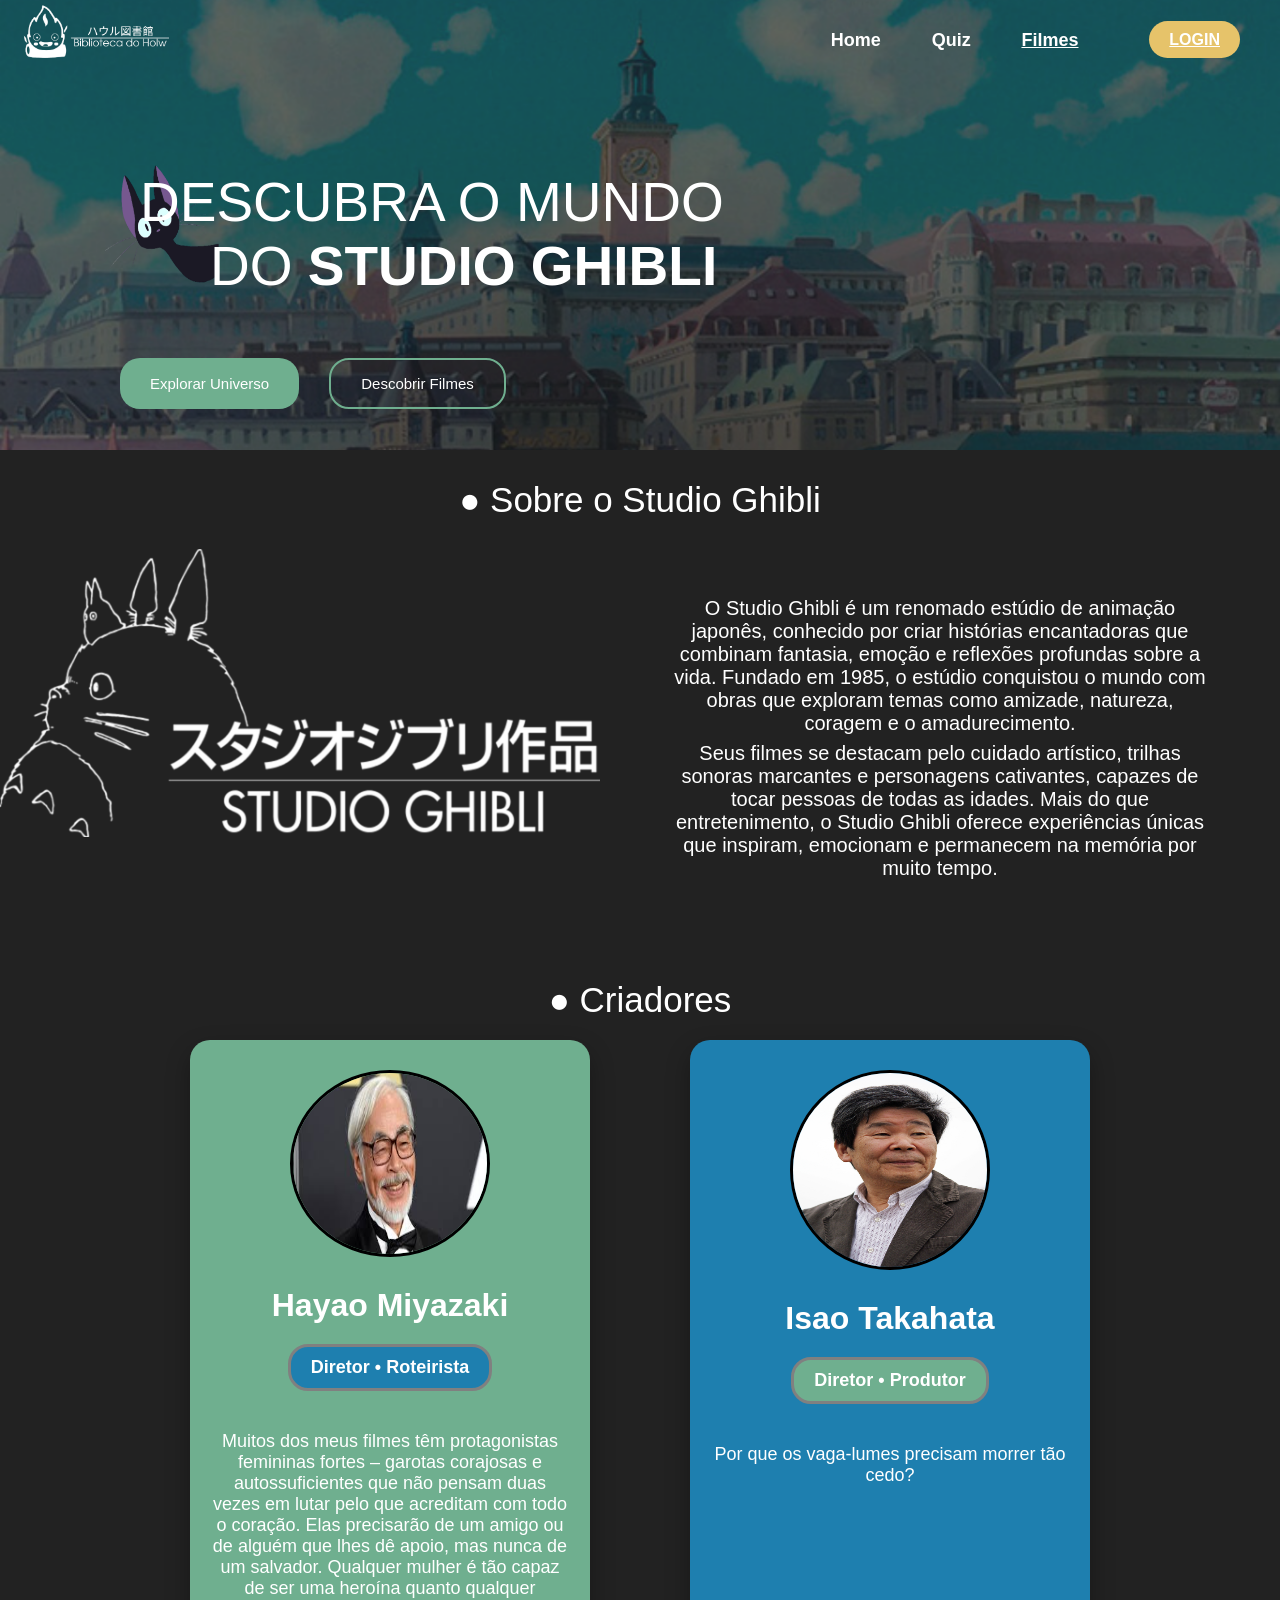
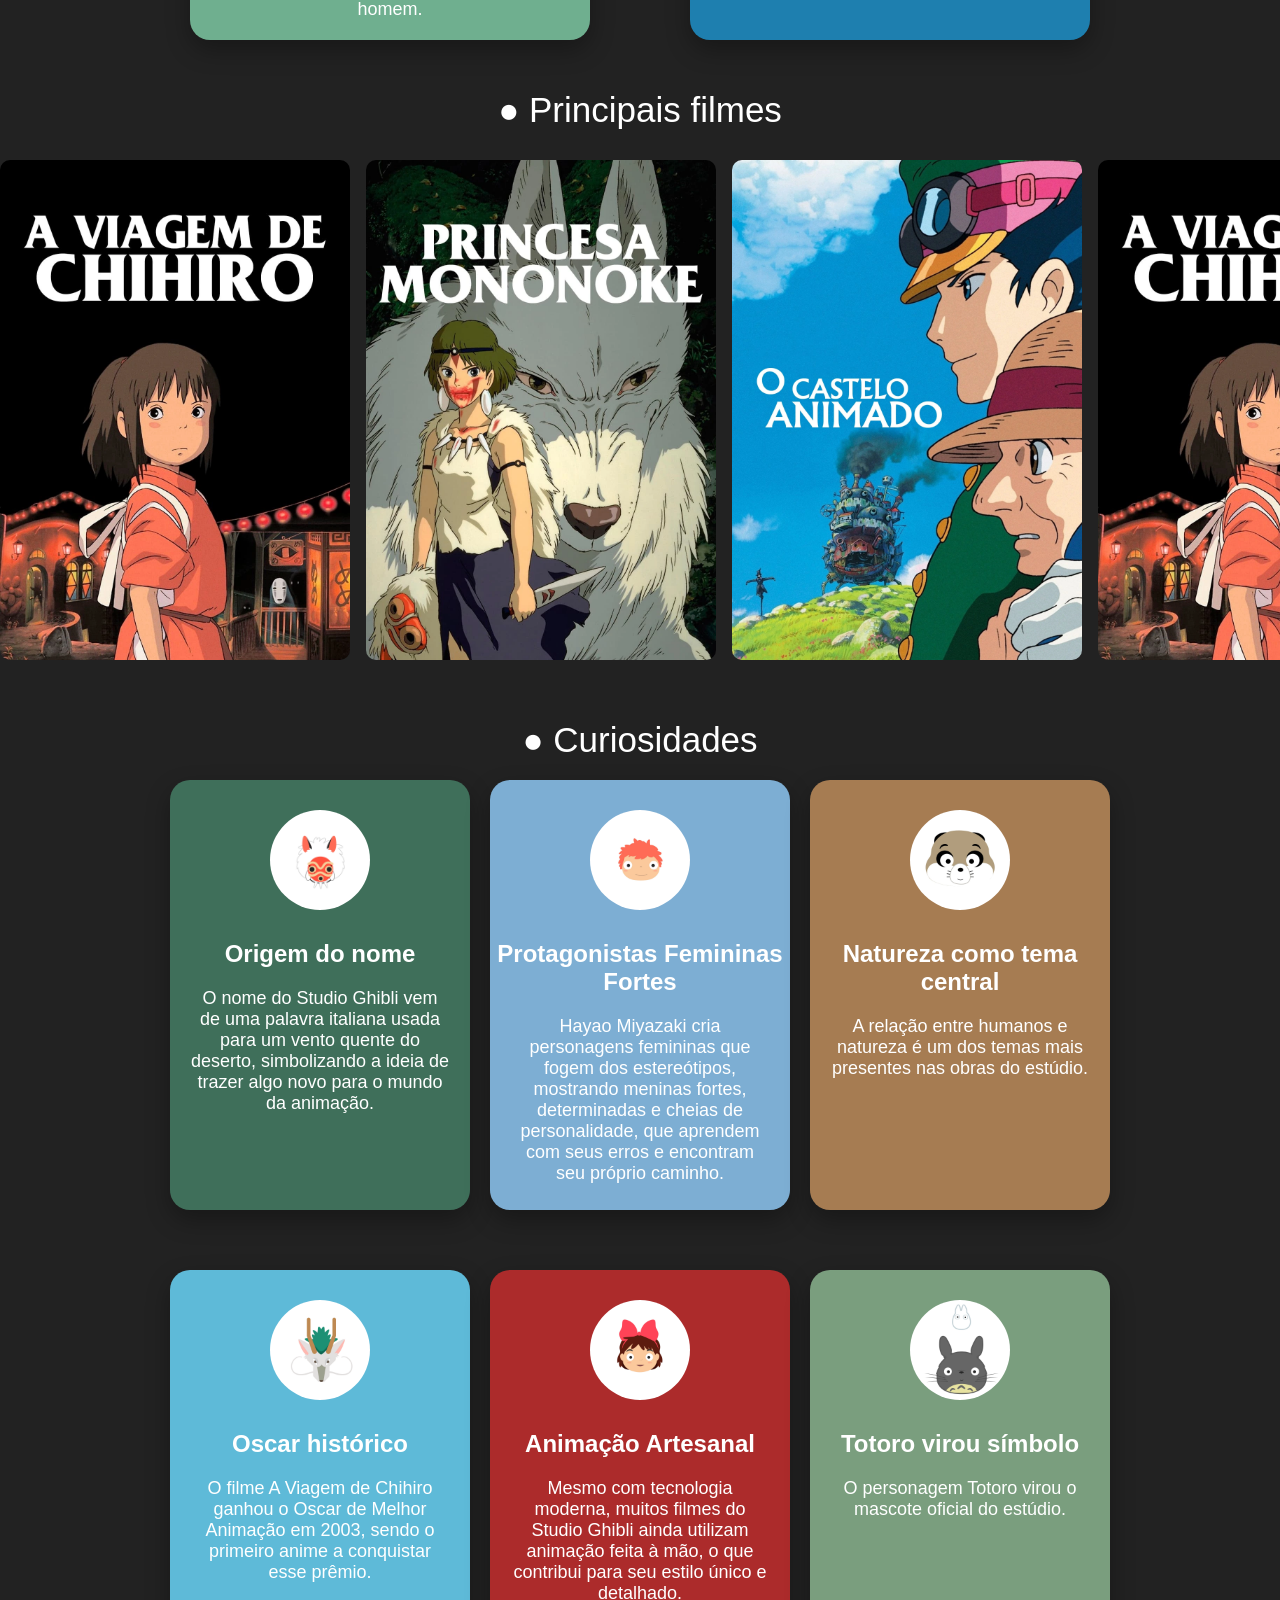
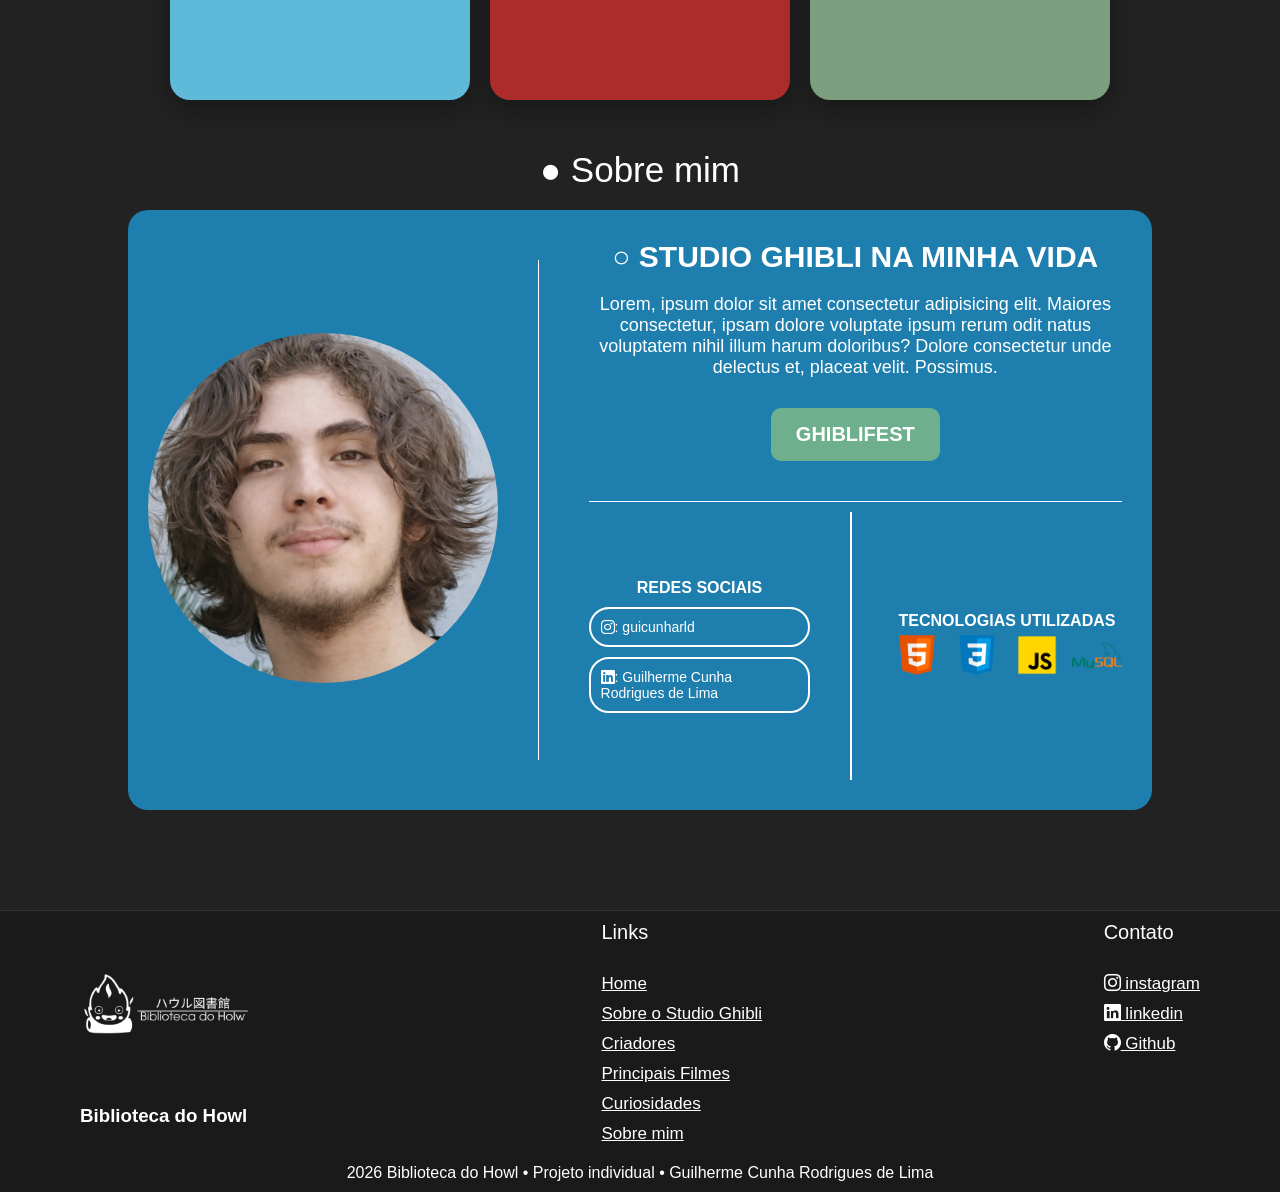
==== commit ad1c284e: "Atualização na organização de algumas pastas e adicionado o global JS" ====
--- a/public/index.html
+++ b/public/index.html
@@ -409,6 +409,9 @@
         </div>
 
 
- <script src="./JS/home.js"></script>       
+
+         <script src="./JS/global.js">
+
+    </script>      
     </body>
 </html>
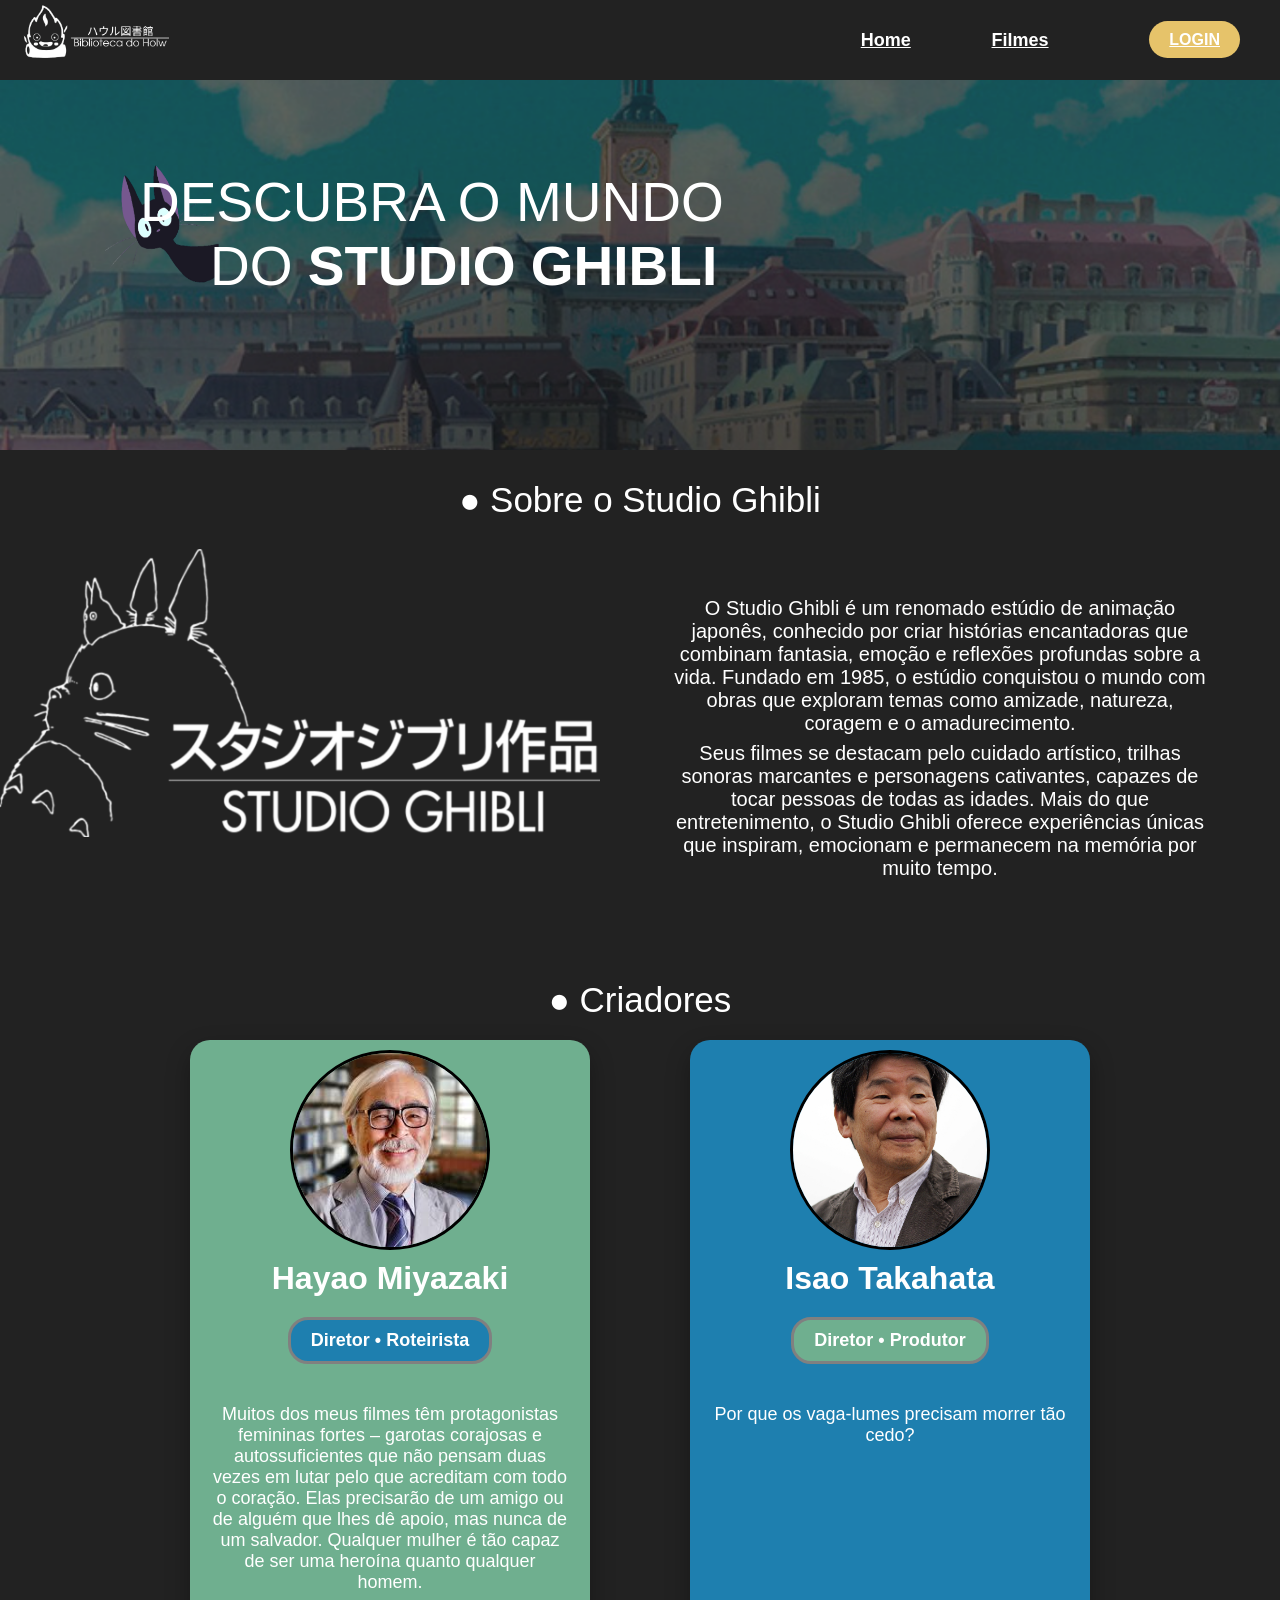
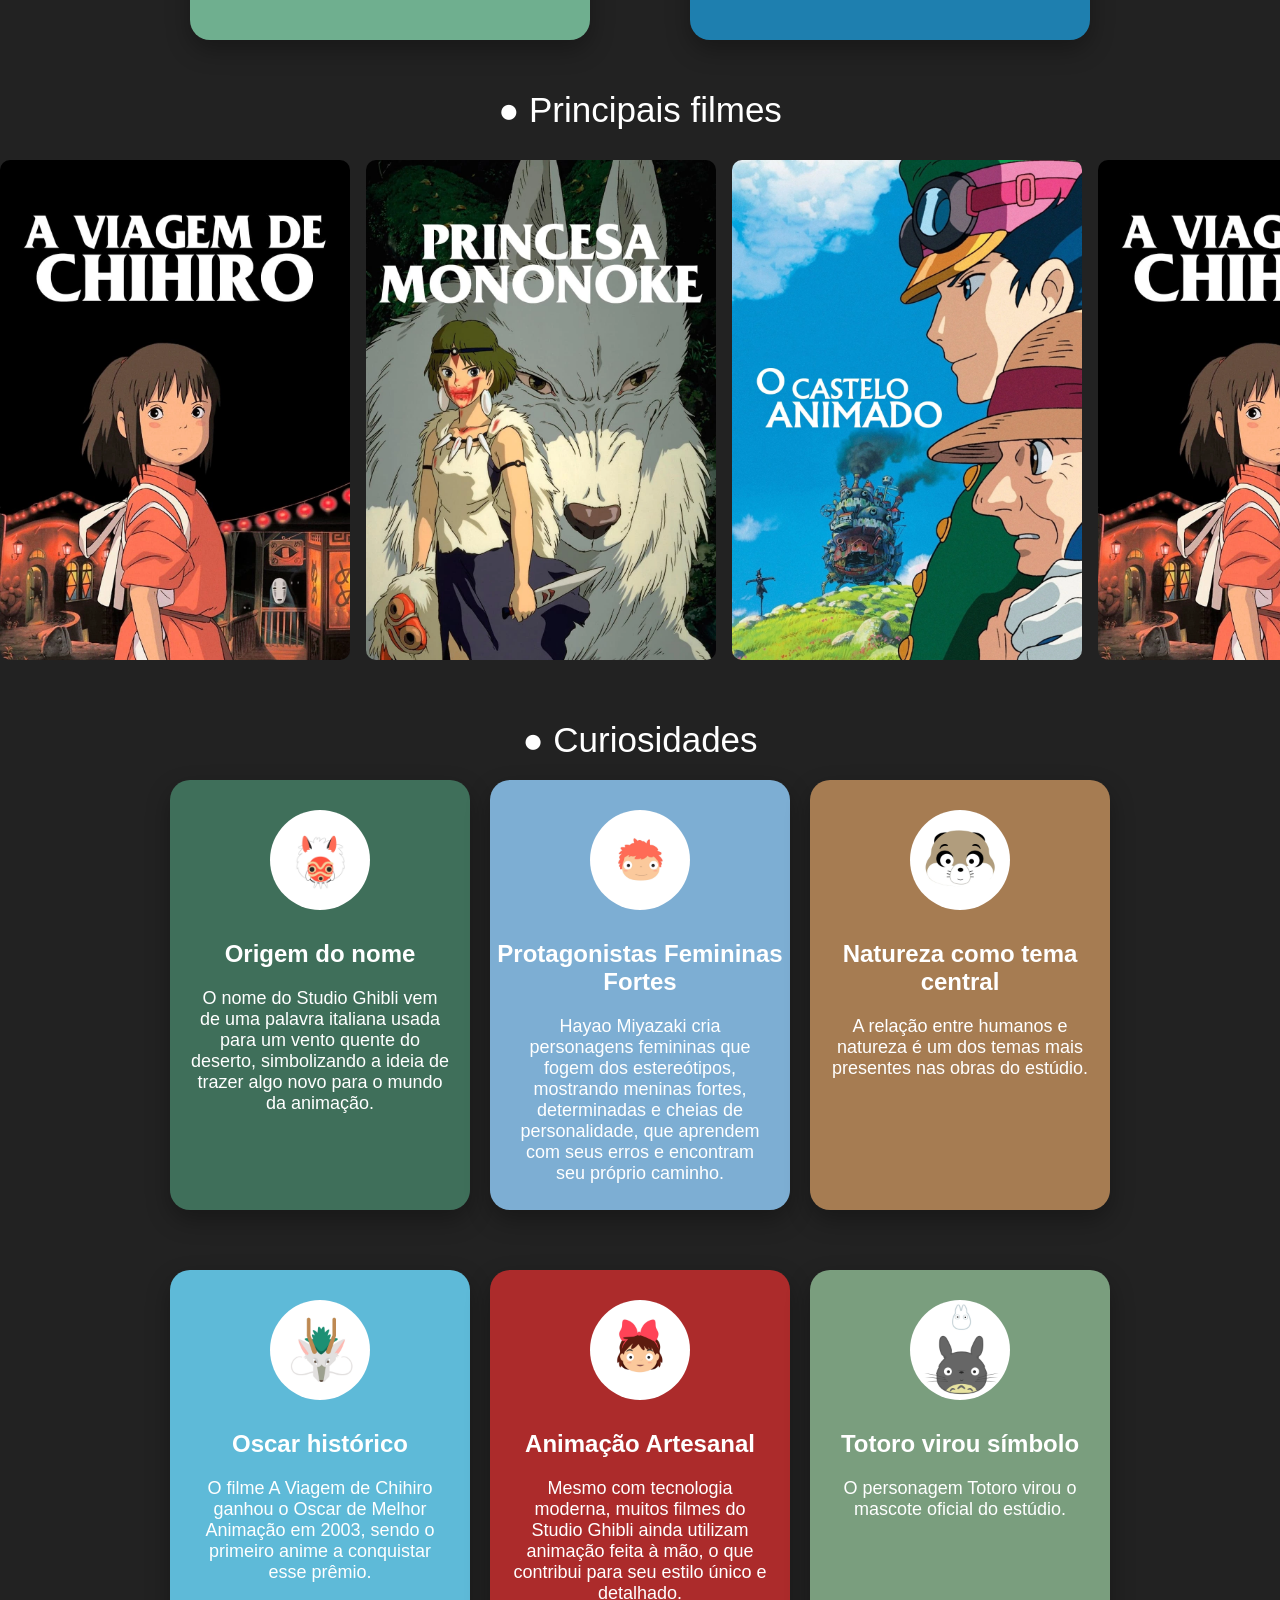
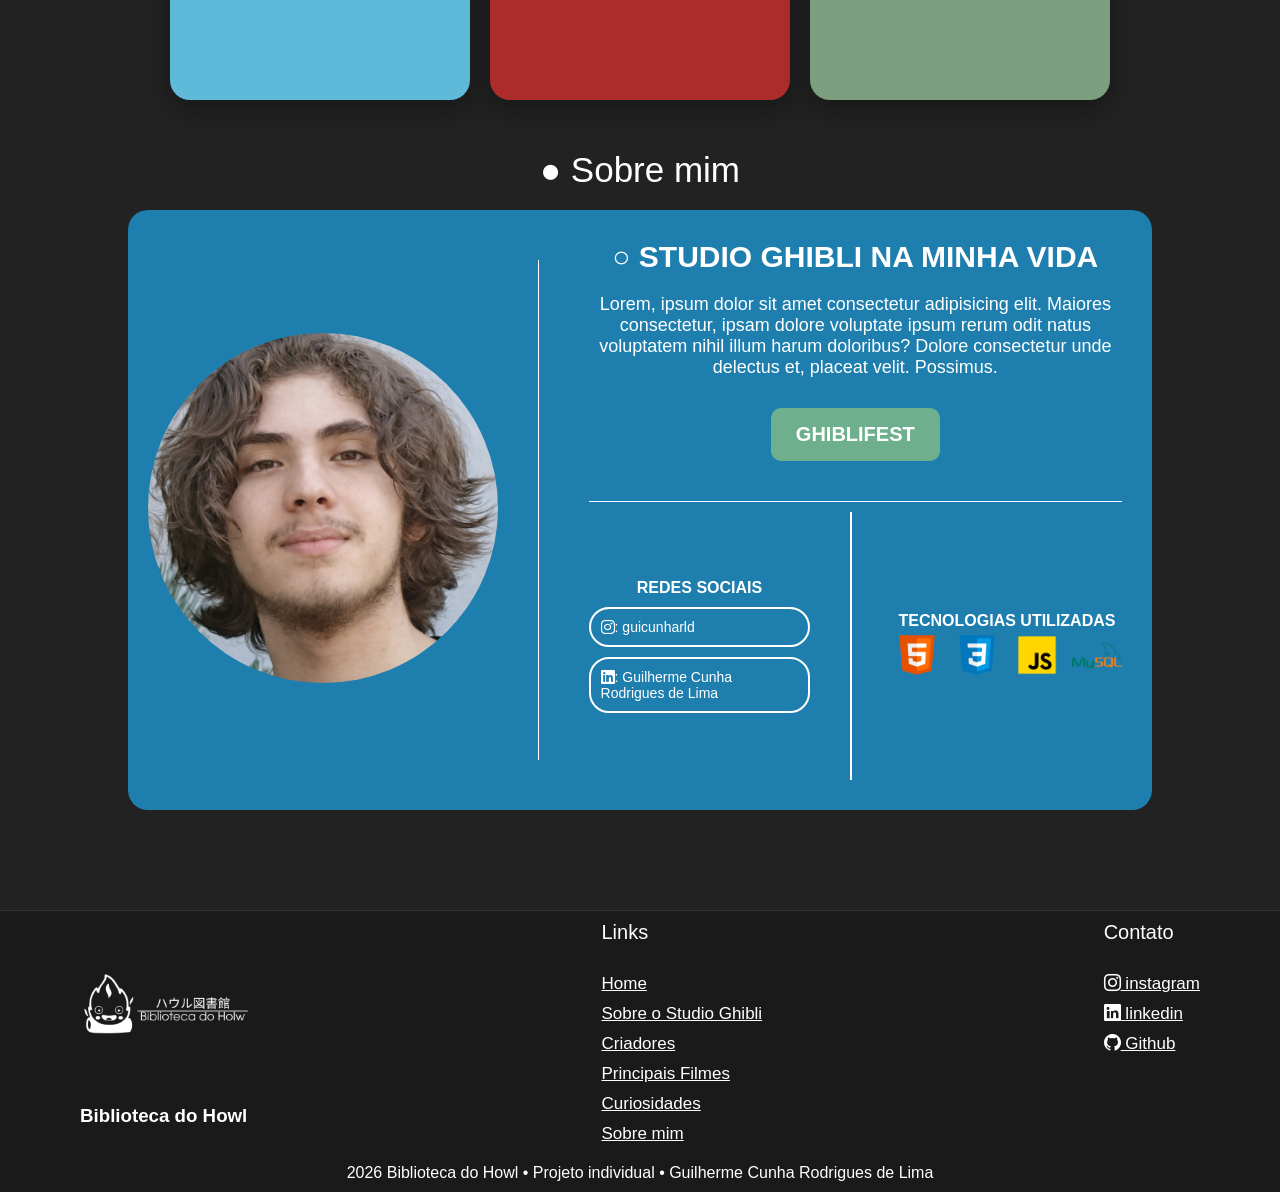
==== commit fd5d61d3: "Ajustando algumas imagens que estavam ruins e adicionado banner padrão certo pro usuario" ====
--- a/public/index.html
+++ b/public/index.html
@@ -27,10 +27,7 @@
                     <p class="txt_p2">DO <b>STUDIO GHIBLI</b></p>
                 </div>
 
-                <div class="div_btns">
-                    <button class="btn_explorar">Explorar Universo</button>
-                    <button class="btn_filmes"><p>Descobrir Filmes</p></button>
-                </div>
+
             </div>
 
             <div class="main">
@@ -112,7 +109,7 @@
                                 background-image: url(./assets/Viagem_de_Chihiro_capa.webp);
                             "
                         >
-                            <button>DESCUBRA MAIS SOBRE</button>
+                            <a href="./filmes.html"><button>DESCUBRA MAIS SOBRE</button></a>
                         </div>
 
                         <div
@@ -121,7 +118,7 @@
                                 background-image: url(./assets/Princesa_Mononoke.webp);
                             "
                         >
-                            <button>DESCUBRA MAIS SOBRE</button>
+                            <a href="./filmes.html"><button>DESCUBRA MAIS SOBRE</button></a>
                         </div>
 
                         <div
@@ -130,7 +127,7 @@
                                 background-image: url(./assets/CasteloAnimado.webp);
                             "
                         >
-                            <button>DESCUBRA MAIS SOBRE</button>
+                            <a href="./filmes.html"><button>DESCUBRA MAIS SOBRE</button></a>
                         </div>
 
                         <div
@@ -139,7 +136,7 @@
                                 background-image: url(./assets/Viagem_de_Chihiro_capa.webp);
                             "
                         >
-                            <button>DESCUBRA MAIS SOBRE</button>
+                            <a href="./filmes.html"><button>DESCUBRA MAIS SOBRE</button></a>
                         </div>
 
                         <div
@@ -148,7 +145,7 @@
                                 background-image: url(./assets/Princesa_Mononoke.webp);
                             "
                         >
-                            <button>DESCUBRA MAIS SOBRE</button>
+                            <a href="./filmes.html"><button>DESCUBRA MAIS SOBRE</button></a>
                         </div>
 
                         <div
@@ -157,7 +154,7 @@
                                 background-image: url(./assets/CasteloAnimado.webp);
                             "
                         >
-                            <button>DESCUBRA MAIS SOBRE</button>
+                            <a href="./filmes.html"><button>DESCUBRA MAIS SOBRE</button></a>
                         </div>
                     </div>
 
@@ -168,7 +165,7 @@
                                 background-image: url(./assets/Viagem_de_Chihiro_capa.webp);
                             "
                         >
-                            <button>DESCUBRA MAIS SOBRE</button>
+                            <a href="./filmes.html"><button>DESCUBRA MAIS SOBRE</button></a>
                         </div>
 
                         <div
@@ -177,7 +174,7 @@
                                 background-image: url(./assets/Princesa_Mononoke.webp);
                             "
                         >
-                            <button>DESCUBRA MAIS SOBRE</button>
+                            <a href="./filmes.html"><button>DESCUBRA MAIS SOBRE</button></a>
                         </div>
 
                         <div
@@ -186,7 +183,7 @@
                                 background-image: url(./assets/CasteloAnimado.webp);
                             "
                         >
-                            <button>DESCUBRA MAIS SOBRE</button>
+                            <a href="./filmes.html"><button>DESCUBRA MAIS SOBRE</button></a>
                         </div>
 
                         <div
@@ -195,7 +192,7 @@
                                 background-image: url(./assets/Viagem_de_Chihiro_capa.webp);
                             "
                         >
-                            <button>DESCUBRA MAIS SOBRE</button>
+                            <a href="./filmes.html"><button>DESCUBRA MAIS SOBRE</button></a>
                         </div>
 
                         <div
@@ -204,7 +201,7 @@
                                 background-image: url(./assets/Princesa_Mononoke.webp);
                             "
                         >
-                            <button>DESCUBRA MAIS SOBRE</button>
+                            <a href="./filmes.html"><button>DESCUBRA MAIS SOBRE</button></a>
                         </div>
 
                         <div
@@ -213,7 +210,7 @@
                                 background-image: url(./assets/CasteloAnimado.webp);
                             "
                         >
-                            <button>DESCUBRA MAIS SOBRE</button>
+                            <a href="./filmes.html"><button>DESCUBRA MAIS SOBRE</button></a>
                         </div>
                     </div>
                 </div>
--- a/public/css/home.css
+++ b/public/css/home.css
@@ -180,11 +180,12 @@
 }
 
 .div_cardCriadores img {
-    margin: 30px 0px;
+    margin: 10px;
     width: 200px;
     height: 200px;
-    border-radius: 100%;
+    border-radius: 50%;
     border: 3px black solid;
+    object-fit: cover;
 }
 
 .div_cardCriadores p {
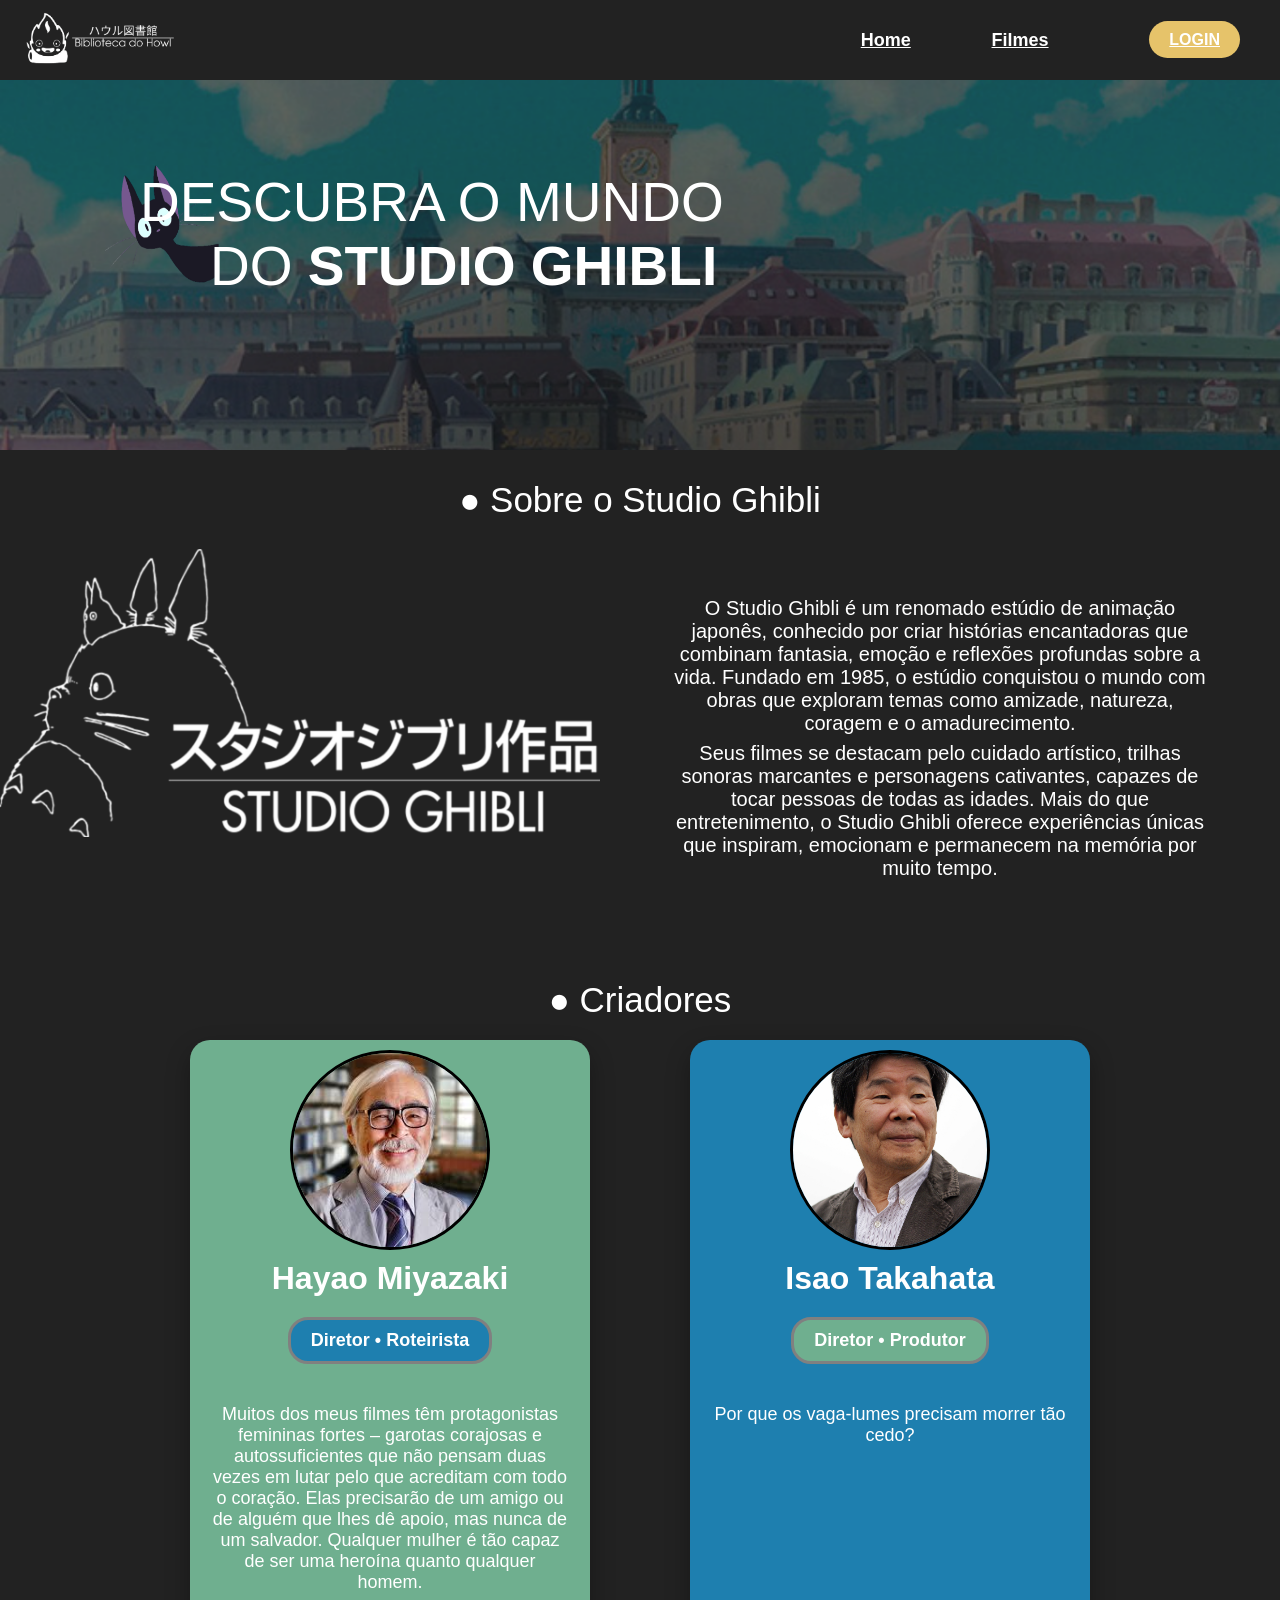
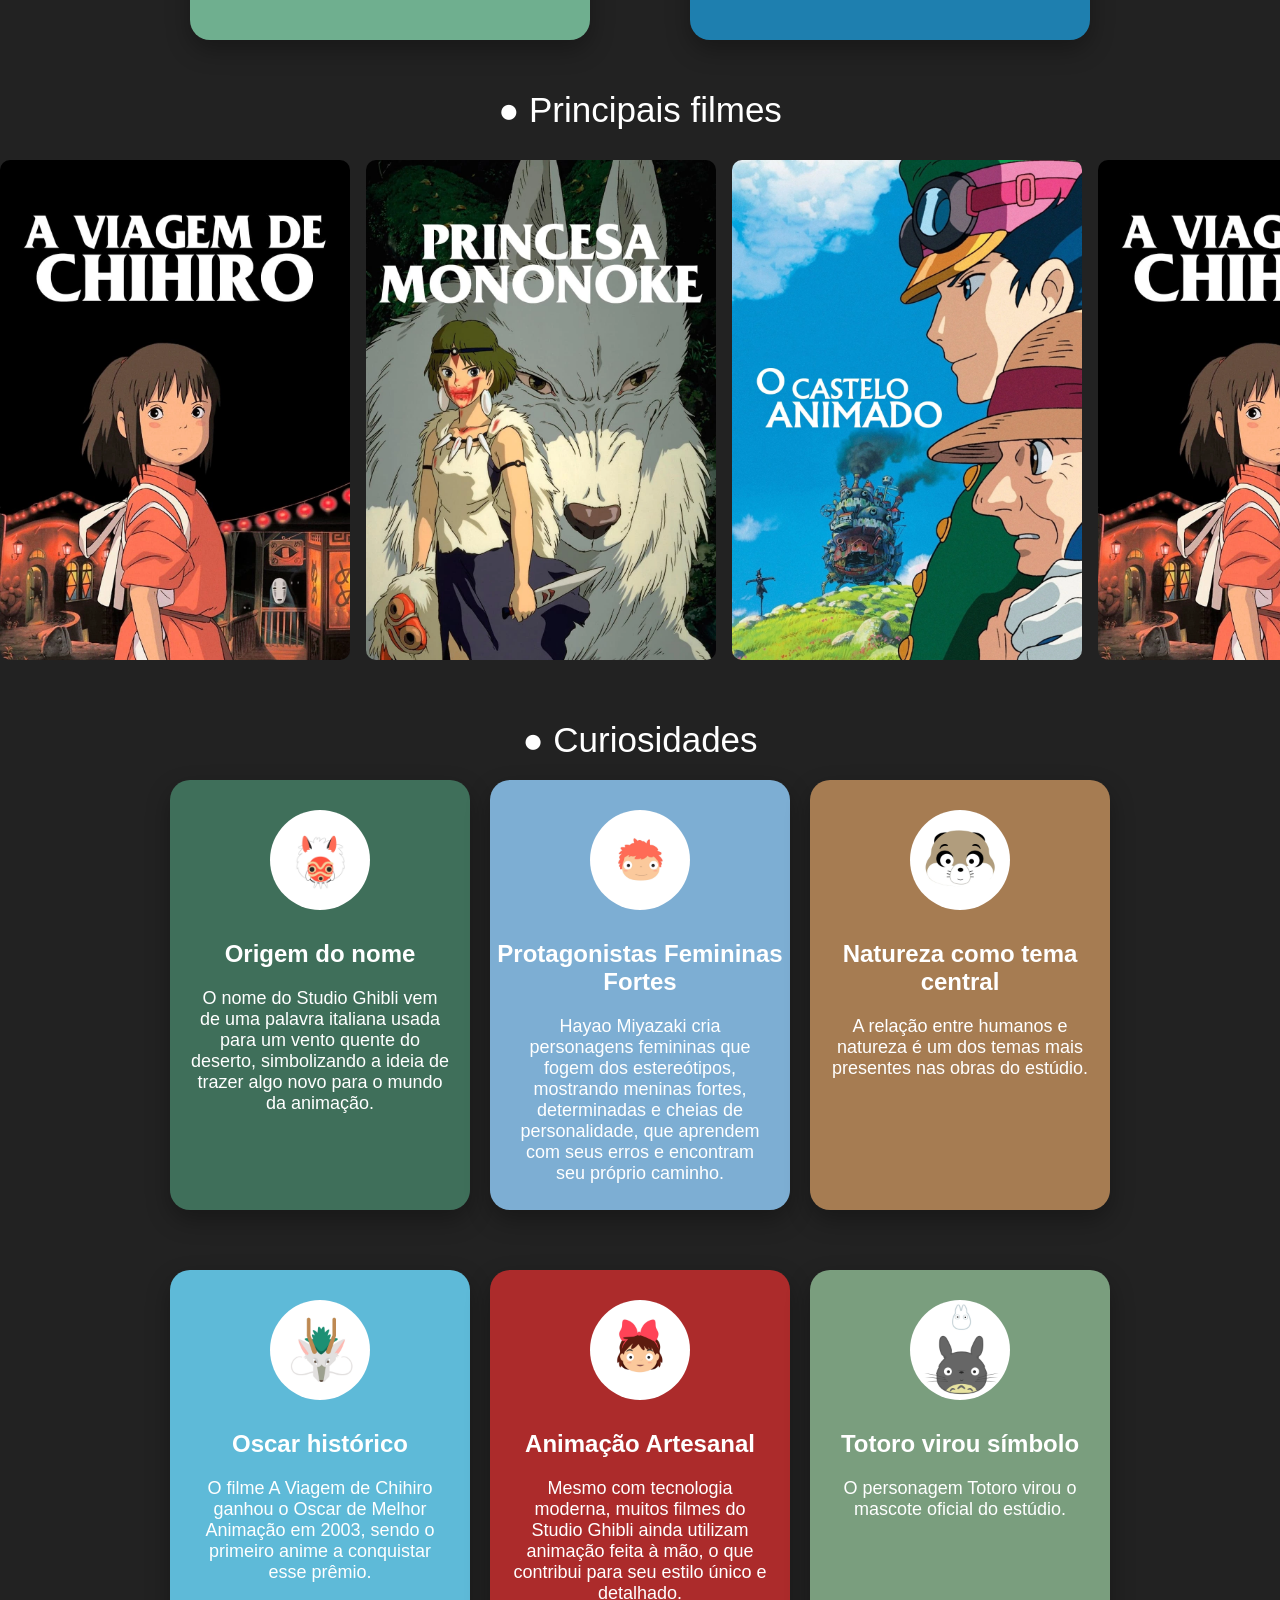
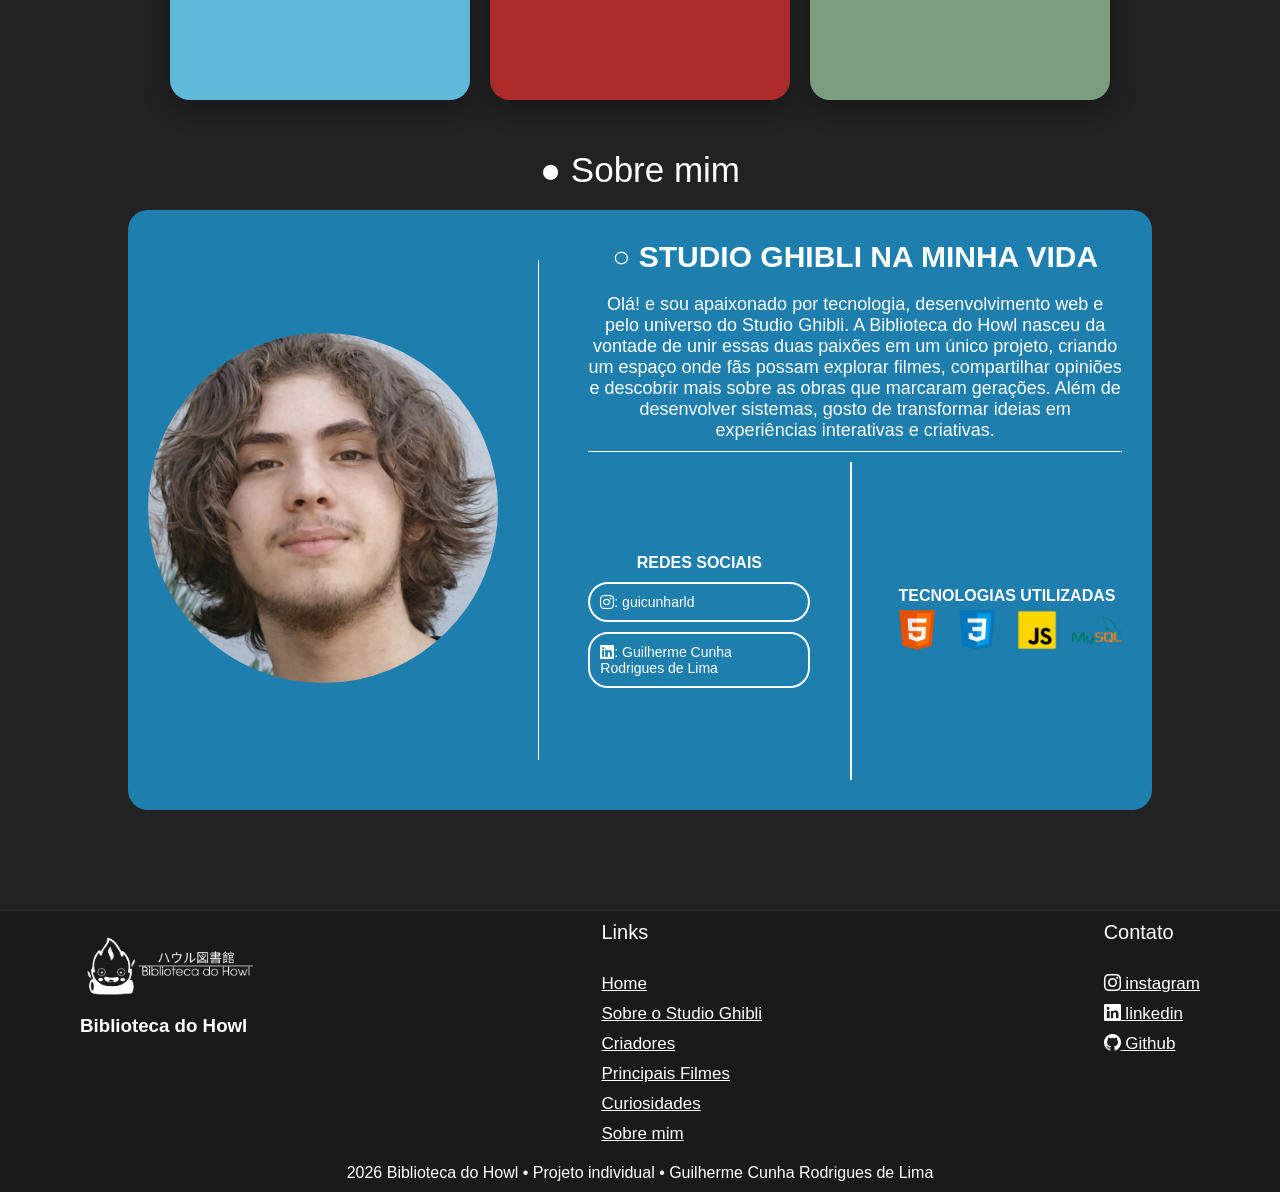
==== commit ab8731e2: "Adicionando uma Validação mais segura de senha e imagem padrão caso o usuario não adicione, e arruma" ====
--- a/public/index.html
+++ b/public/index.html
@@ -26,8 +26,6 @@
                     <img src="./assets/JIJI.png" alt="" class="img_jiji" />
                     <p class="txt_p2">DO <b>STUDIO GHIBLI</b></p>
                 </div>
-
-
             </div>
 
             <div class="main">
@@ -109,7 +107,9 @@
                                 background-image: url(./assets/Viagem_de_Chihiro_capa.webp);
                             "
                         >
-                            <a href="./filmes.html"><button>DESCUBRA MAIS SOBRE</button></a>
+                            <a href="./filmes.html"
+                                ><button>DESCUBRA MAIS SOBRE</button></a
+                            >
                         </div>
 
                         <div
@@ -118,7 +118,9 @@
                                 background-image: url(./assets/Princesa_Mononoke.webp);
                             "
                         >
-                            <a href="./filmes.html"><button>DESCUBRA MAIS SOBRE</button></a>
+                            <a href="./filmes.html"
+                                ><button>DESCUBRA MAIS SOBRE</button></a
+                            >
                         </div>
 
                         <div
@@ -127,7 +129,9 @@
                                 background-image: url(./assets/CasteloAnimado.webp);
                             "
                         >
-                            <a href="./filmes.html"><button>DESCUBRA MAIS SOBRE</button></a>
+                            <a href="./filmes.html"
+                                ><button>DESCUBRA MAIS SOBRE</button></a
+                            >
                         </div>
 
                         <div
@@ -136,7 +140,9 @@
                                 background-image: url(./assets/Viagem_de_Chihiro_capa.webp);
                             "
                         >
-                            <a href="./filmes.html"><button>DESCUBRA MAIS SOBRE</button></a>
+                            <a href="./filmes.html"
+                                ><button>DESCUBRA MAIS SOBRE</button></a
+                            >
                         </div>
 
                         <div
@@ -145,7 +151,9 @@
                                 background-image: url(./assets/Princesa_Mononoke.webp);
                             "
                         >
-                            <a href="./filmes.html"><button>DESCUBRA MAIS SOBRE</button></a>
+                            <a href="./filmes.html"
+                                ><button>DESCUBRA MAIS SOBRE</button></a
+                            >
                         </div>
 
                         <div
@@ -154,7 +162,9 @@
                                 background-image: url(./assets/CasteloAnimado.webp);
                             "
                         >
-                            <a href="./filmes.html"><button>DESCUBRA MAIS SOBRE</button></a>
+                            <a href="./filmes.html"
+                                ><button>DESCUBRA MAIS SOBRE</button></a
+                            >
                         </div>
                     </div>
 
@@ -165,7 +175,9 @@
                                 background-image: url(./assets/Viagem_de_Chihiro_capa.webp);
                             "
                         >
-                            <a href="./filmes.html"><button>DESCUBRA MAIS SOBRE</button></a>
+                            <a href="./filmes.html"
+                                ><button>DESCUBRA MAIS SOBRE</button></a
+                            >
                         </div>
 
                         <div
@@ -174,7 +186,9 @@
                                 background-image: url(./assets/Princesa_Mononoke.webp);
                             "
                         >
-                            <a href="./filmes.html"><button>DESCUBRA MAIS SOBRE</button></a>
+                            <a href="./filmes.html"
+                                ><button>DESCUBRA MAIS SOBRE</button></a
+                            >
                         </div>
 
                         <div
@@ -183,7 +197,9 @@
                                 background-image: url(./assets/CasteloAnimado.webp);
                             "
                         >
-                            <a href="./filmes.html"><button>DESCUBRA MAIS SOBRE</button></a>
+                            <a href="./filmes.html"
+                                ><button>DESCUBRA MAIS SOBRE</button></a
+                            >
                         </div>
 
                         <div
@@ -192,7 +208,9 @@
                                 background-image: url(./assets/Viagem_de_Chihiro_capa.webp);
                             "
                         >
-                            <a href="./filmes.html"><button>DESCUBRA MAIS SOBRE</button></a>
+                            <a href="./filmes.html"
+                                ><button>DESCUBRA MAIS SOBRE</button></a
+                            >
                         </div>
 
                         <div
@@ -201,7 +219,9 @@
                                 background-image: url(./assets/Princesa_Mononoke.webp);
                             "
                         >
-                            <a href="./filmes.html"><button>DESCUBRA MAIS SOBRE</button></a>
+                            <a href="./filmes.html"
+                                ><button>DESCUBRA MAIS SOBRE</button></a
+                            >
                         </div>
 
                         <div
@@ -210,7 +230,9 @@
                                 background-image: url(./assets/CasteloAnimado.webp);
                             "
                         >
-                            <a href="./filmes.html"><button>DESCUBRA MAIS SOBRE</button></a>
+                            <a href="./filmes.html"
+                                ><button>DESCUBRA MAIS SOBRE</button></a
+                            >
                         </div>
                     </div>
                 </div>
@@ -307,15 +329,17 @@
                                 ○ STUDIO GHIBLI NA MINHA VIDA
                             </h2>
                             <p class="p_sobreMim">
-                                Lorem, ipsum dolor sit amet consectetur
-                                adipisicing elit. Maiores consectetur, ipsam
-                                dolore voluptate ipsum rerum odit natus
-                                voluptatem nihil illum harum doloribus? Dolore
-                                consectetur unde delectus et, placeat velit.
-                                Possimus.
-                            </p>
-
-                            <button class="btn_ghibliFest">GHIBLIFEST</button>
+                                Olá! e sou apaixonado por
+                                tecnologia, desenvolvimento web e pelo universo
+                                do Studio Ghibli. A Biblioteca do Howl nasceu da
+                                vontade de unir essas duas paixões em um único
+                                projeto, criando um espaço onde fãs possam
+                                explorar filmes, compartilhar opiniões e
+                                descobrir mais sobre as obras que marcaram
+                                gerações. Além de desenvolver sistemas, gosto de
+                                transformar ideias em experiências interativas e
+                                criativas.
+                            </p>
 
                             <div class="linhaH"></div>
 
@@ -396,19 +420,18 @@
                                 >
                             </div>
                         </div>
-                       
+
                         <div class="div_conteudoBaixoFooter">
-                            <p>2026 Biblioteca do Howl • Projeto individual • Guilherme Cunha Rodrigues de Lima</p>
+                            <p>
+                                2026 Biblioteca do Howl • Projeto individual •
+                                Guilherme Cunha Rodrigues de Lima
+                            </p>
                         </div>
                     </div>
                 </div>
             </div>
         </div>
 
-
-
-         <script src="./JS/global.js">
-
-    </script>      
+        <script src="./JS/global.js"></script>
     </body>
 </html>
